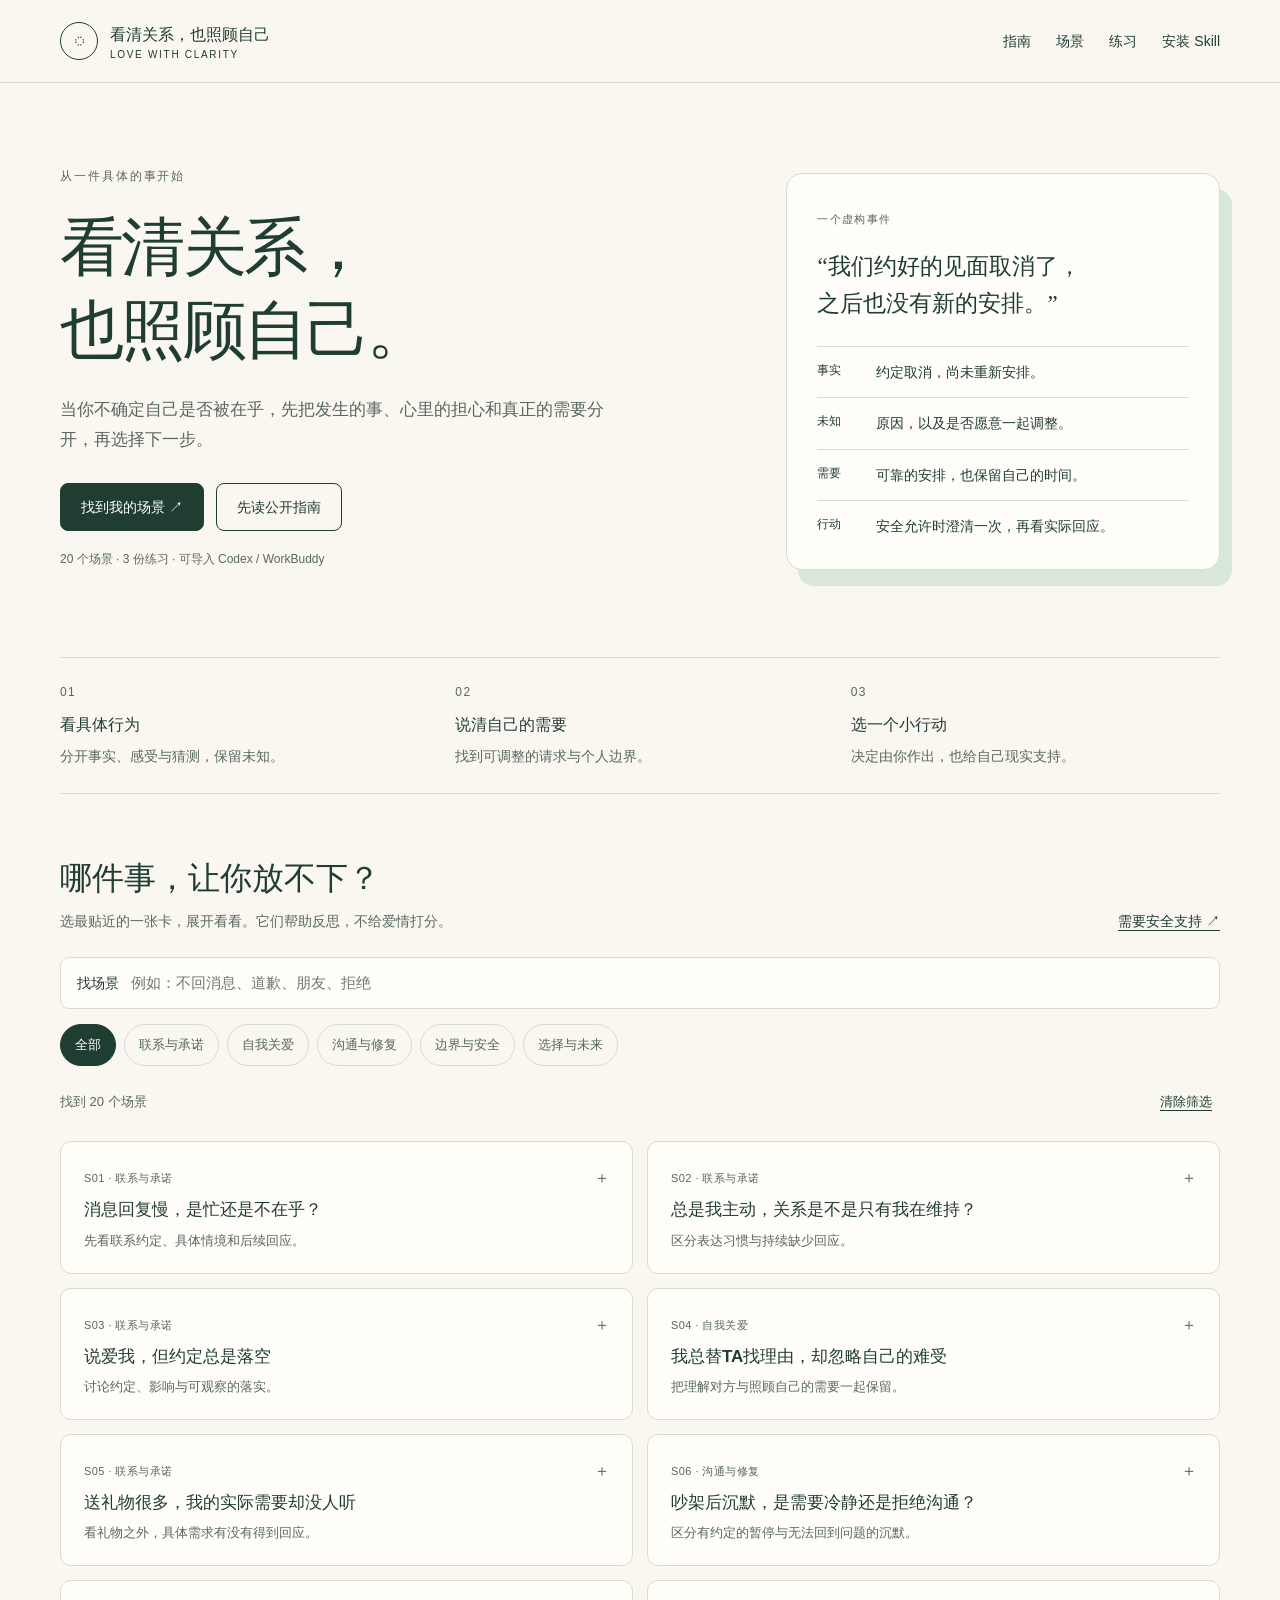
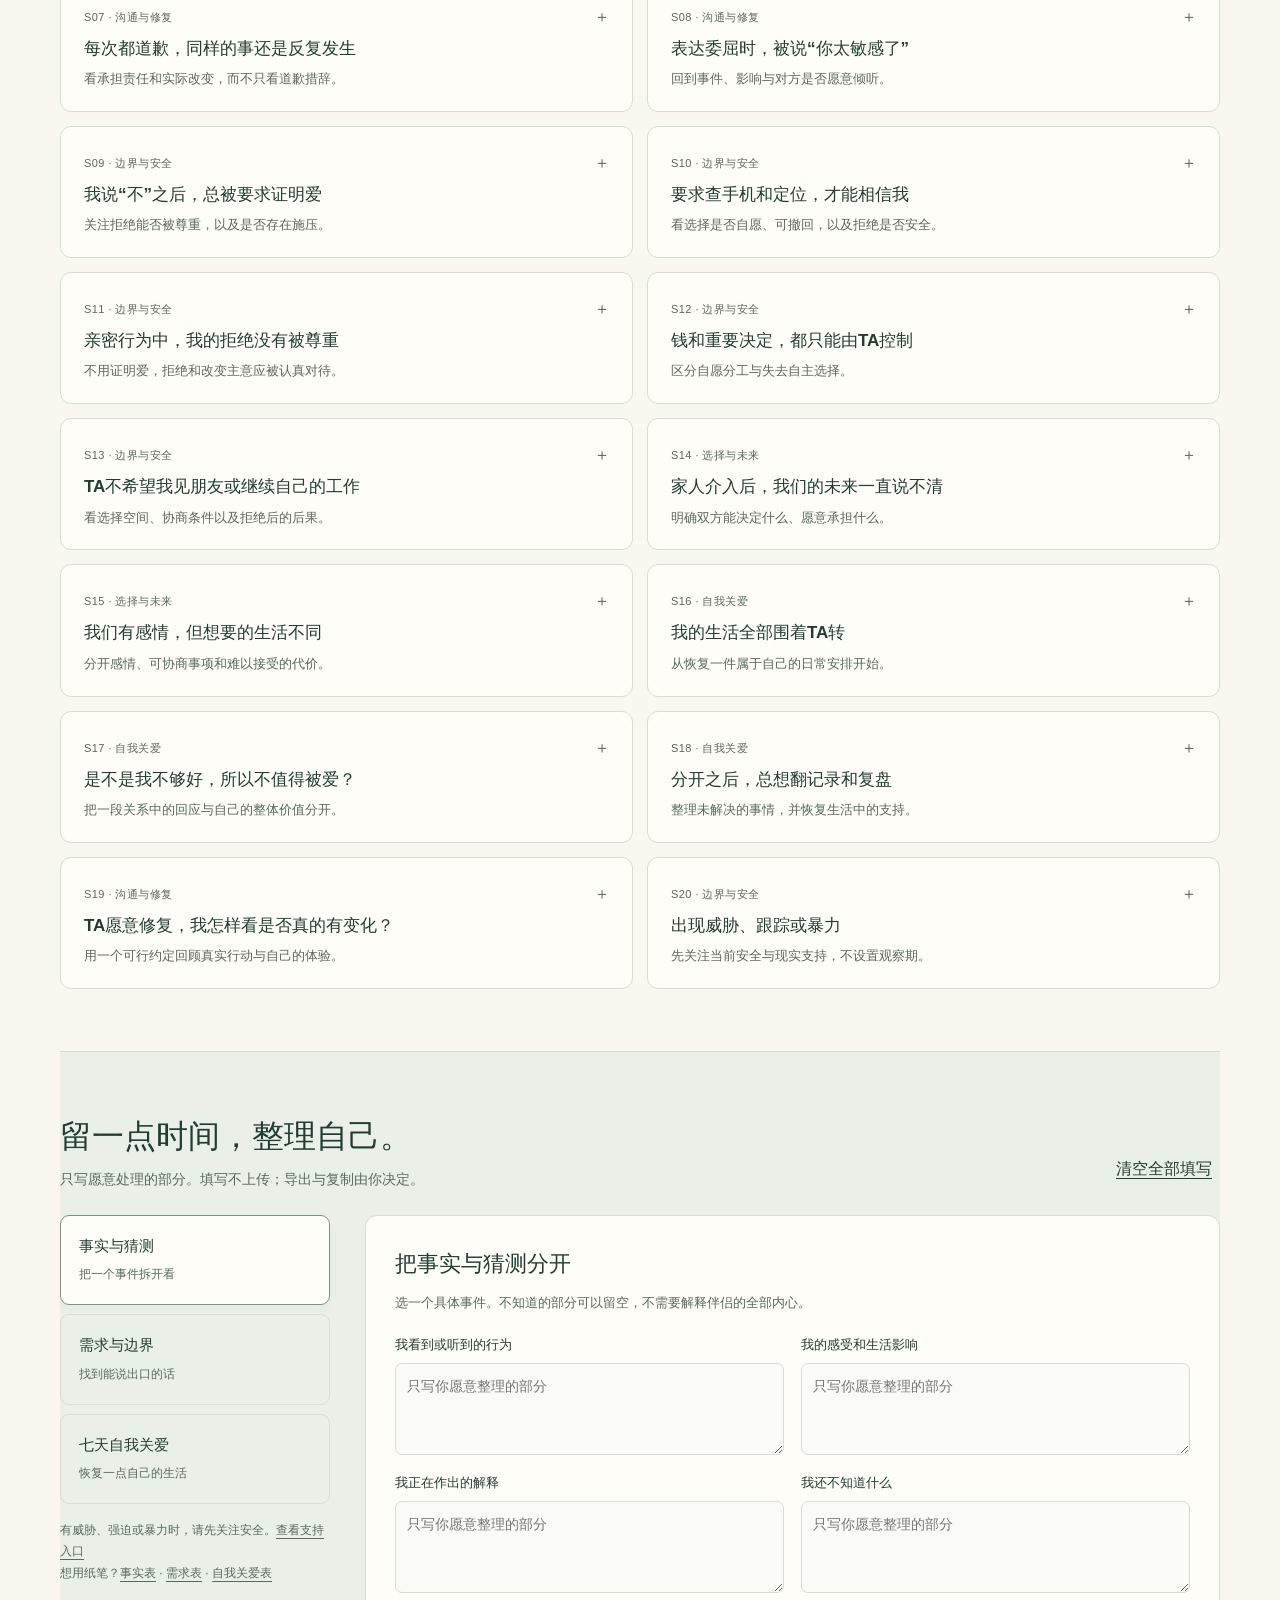
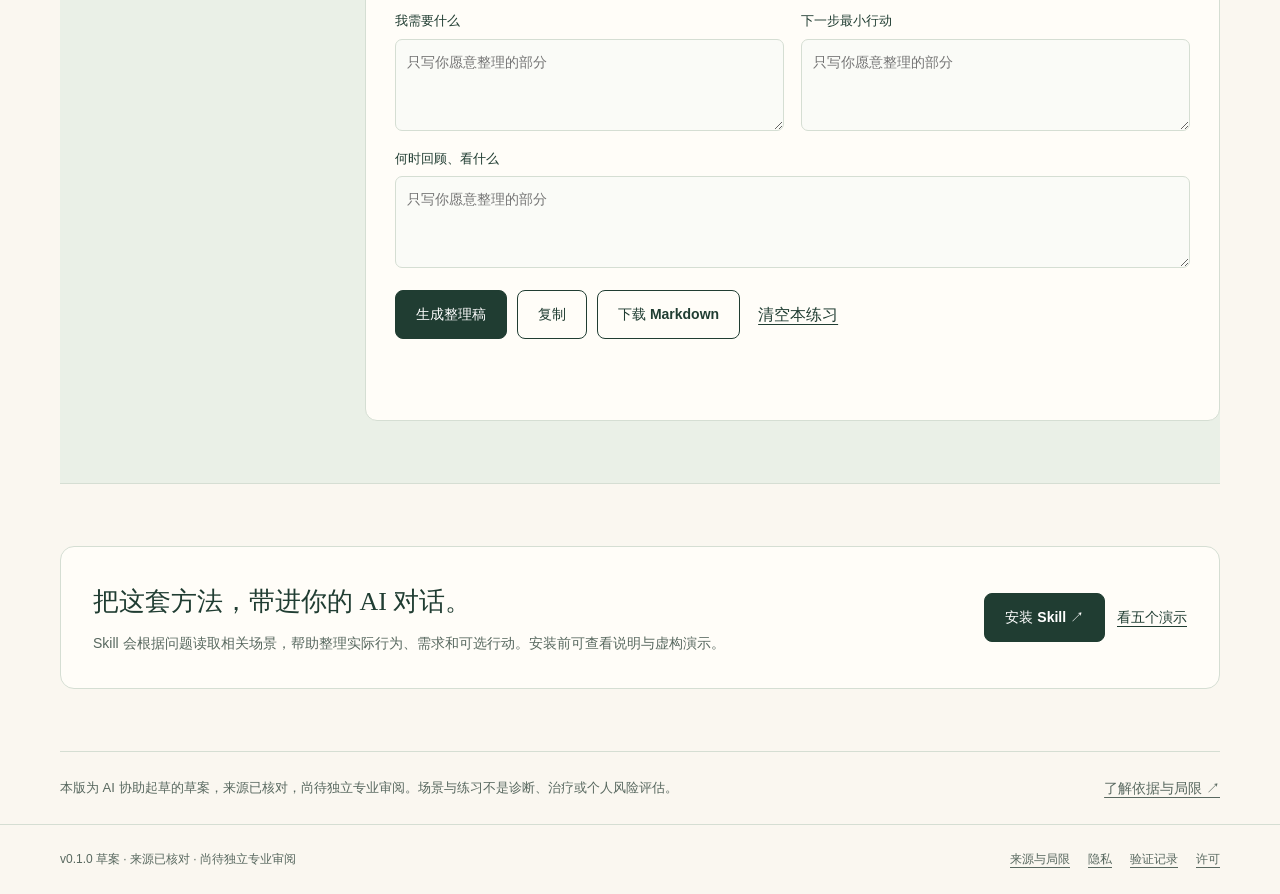
==== site/index.html @ 7639183e "Add static reading site and private reflection exercises" ====
<!doctype html>
<html lang="zh-CN"><head><meta charset="utf-8"><meta name="viewport" content="width=device-width, initial-scale=1">
<meta name="description" content="从具体行为出发，整理感受与需求，选择自己的下一步。公开指南、20个场景与可导入的AI Skill。">
<meta http-equiv="Content-Security-Policy" content="default-src 'none'; style-src 'self'; script-src 'self'; img-src 'self' data:; connect-src 'none'; object-src 'none'; base-uri 'none'; form-action 'none'">
<title>阅读与练习 · 看清关系，也照顾自己</title><link rel="stylesheet" href="style.css"><script src="app.js" defer></script></head>
<body><a class="skip" href="#main">跳到正文</a><header class="topbar"><div class="wrap header-inner">
<a class="brand" href="index.html"><span class="brand-mark" aria-hidden="true">◌</span><span>看清关系，也照顾自己<small>LOVE WITH CLARITY</small></span></a>
<nav class="nav" aria-label="主要导航"><a href="guide.html">指南</a><a href="index.html#scenes">场景</a><a href="index.html#exercises">练习</a><a href="install.html">安装 Skill</a></nav></div></header>
<main id="main" class="wrap"><section class="hero"><div><span class="eyebrow">从一件具体的事开始</span><h1>看清关系，<br>也照顾自己。</h1><p>当你不确定自己是否被在乎，先把发生的事、心里的担心和真正的需要分开，再选择下一步。</p><div class="actions"><a class="btn" href="#scenes">找到我的场景 ↗</a><a class="btn secondary" href="guide.html">先读公开指南</a></div><p class="tiny">20 个场景 · 3 份练习 · 可导入 Codex / WorkBuddy</p></div>
<aside class="sample" aria-label="一个虚构事件的整理示例"><span class="label">一个虚构事件</span><blockquote>“我们约好的见面取消了，<br>之后也没有新的安排。”</blockquote><div class="sample-row"><b>事实</b><span>约定取消，尚未重新安排。</span></div><div class="sample-row"><b>未知</b><span>原因，以及是否愿意一起调整。</span></div><div class="sample-row"><b>需要</b><span>可靠的安排，也保留自己的时间。</span></div><div class="sample-row"><b>行动</b><span>安全允许时澄清一次，再看实际回应。</span></div></aside></section>
<section class="intro-strip" aria-label="怎样使用"><div><span class="number">01</span><b>看具体行为</b><p>分开事实、感受与猜测，保留未知。</p></div><div><span class="number">02</span><b>说清自己的需要</b><p>找到可调整的请求与个人边界。</p></div><div><span class="number">03</span><b>选一个小行动</b><p>决定由你作出，也给自己现实支持。</p></div></section>
<section class="section" id="scenes"><div class="section-head"><div><h2>哪件事，让你放不下？</h2><p>选最贴近的一张卡，展开看看。它们帮助反思，不给爱情打分。</p></div><a class="text-link" href="safety.html">需要安全支持 ↗</a></div><div class="search-box"><label for="scenario-search">找场景</label><input id="scenario-search" type="search" placeholder="例如：不回消息、道歉、朋友、拒绝" autocomplete="off"></div><div class="filters" aria-label="按类别筛选"><button class="filter" type="button" data-category="全部" aria-pressed="true">全部</button><button class="filter" type="button" data-category="联系与承诺" aria-pressed="false">联系与承诺</button><button class="filter" type="button" data-category="自我关爱" aria-pressed="false">自我关爱</button><button class="filter" type="button" data-category="沟通与修复" aria-pressed="false">沟通与修复</button><button class="filter" type="button" data-category="边界与安全" aria-pressed="false">边界与安全</button><button class="filter" type="button" data-category="选择与未来" aria-pressed="false">选择与未来</button></div><div class="results-line"><span id="result-count" role="status" aria-live="polite">找到 20 个场景</span><button id="reset-filters" type="button" class="plain-button">清除筛选</button></div><div class="scene-grid"><details class="scene" id="scene-s01" data-category="联系与承诺" data-search="S01 消息回复慢，是忙还是不在乎？ 先看联系约定、具体情境和后续回应。 不回消息 已读不回 联系频率 异地 # S01 · 消息回复慢，是忙还是不在乎？

## 先整理什么

记下这一次多久没有收到回复、原本是否有联系约定、是否涉及需要及时处理的事，以及之后对方如何回应。不知道当时情境就保留未知，不把“在线”状态当成动机证据。

## 可能还缺什么

工作、休息与联系习惯都可能影响回复。一次延迟不能确认爱情或冷落；如果已有明确约定，多次不回应且拒绝协商，值得讨论的是可预期的联系与回应。

## 可以怎么说

&gt; 昨天那段时间没有收到回复，我有些不安。我希望忙的时候能大致知道何时方便联系。我们能否商量一个双方都做得到的办法？

## 下一步与自我关爱

协商一个小安排，之后看是否落实。今天给自己设定一次查看消息的时间，然后继续原定的一件事；这不是对伴侣的惩罚，也不是测试。

## 资料与局限

这张卡为实践建议。关系研究不能从回复间隔判定个人爱情：[JOEL2020](../sources.md#joel2020)、[PRACTICE](../sources.md#practice)。

"><summary><span class="meta">S01 · 联系与承诺</span><h3>消息回复慢，是忙还是不在乎？</h3><p>先看联系约定、具体情境和后续回应。</p></summary><div class="scene-body"><h2 id="s01-先整理什么">先整理什么</h2>
<p>记下这一次多久没有收到回复、原本是否有联系约定、是否涉及需要及时处理的事，以及之后对方如何回应。不知道当时情境就保留未知，不把“在线”状态当成动机证据。</p>
<h2 id="s01-可能还缺什么">可能还缺什么</h2>
<p>工作、休息与联系习惯都可能影响回复。一次延迟不能确认爱情或冷落；如果已有明确约定，多次不回应且拒绝协商，值得讨论的是可预期的联系与回应。</p>
<h2 id="s01-可以怎么说">可以怎么说</h2>
<blockquote>
<p>昨天那段时间没有收到回复，我有些不安。我希望忙的时候能大致知道何时方便联系。我们能否商量一个双方都做得到的办法？</p>
</blockquote>
<h2 id="s01-下一步与自我关爱">下一步与自我关爱</h2>
<p>协商一个小安排，之后看是否落实。今天给自己设定一次查看消息的时间，然后继续原定的一件事；这不是对伴侣的惩罚，也不是测试。</p>
<h2 id="s01-资料与局限">资料与局限</h2>
<p>这张卡为实践建议。关系研究不能从回复间隔判定个人爱情：<a href="sources.html#joel2020">JOEL2020</a>、<a href="sources.html#practice">PRACTICE</a>。</p>
</div></details><details class="scene" id="scene-s02" data-category="联系与承诺" data-search="S02 总是我主动，关系是不是只有我在维持？ 区分表达习惯与持续缺少回应。 主动 付出 联系 不对等 # S02 · 总是我主动，关系是不是只有我在维持？

## 先整理什么

把“主动”拆开：联系、安排见面、回应困难、处理共同事务，分别是谁在做。你主动之后，对方是否认真回应？你希望增加的是哪一种具体参与？

## 可能还缺什么

不同人表达方式不同，联系次数也不是统一爱情刻度。需要进一步看的是，你表达需要后，对方是否愿意理解、协商并参与，而你是否长期疲惫。

## 可以怎么说

&gt; 最近几次见面都是我安排的，我有点累。我希望我们一起承担安排。下次你愿意提出一个时间和活动吗？

## 下一步与自我关爱

给出清楚的请求，观察实际回应，不用突然消失来检验对方。保留自己的社交或休息安排；对方的参与不足不等于你不值得被爱。

## 资料与局限

本卡没有规定双方必须各占一半。关系经验研究提供背景，具体协商为实践建议：[JOEL2020](../sources.md#joel2020)、[PRACTICE](../sources.md#practice)。

"><summary><span class="meta">S02 · 联系与承诺</span><h3>总是我主动，关系是不是只有我在维持？</h3><p>区分表达习惯与持续缺少回应。</p></summary><div class="scene-body"><h2 id="s02-先整理什么">先整理什么</h2>
<p>把“主动”拆开：联系、安排见面、回应困难、处理共同事务，分别是谁在做。你主动之后，对方是否认真回应？你希望增加的是哪一种具体参与？</p>
<h2 id="s02-可能还缺什么">可能还缺什么</h2>
<p>不同人表达方式不同，联系次数也不是统一爱情刻度。需要进一步看的是，你表达需要后，对方是否愿意理解、协商并参与，而你是否长期疲惫。</p>
<h2 id="s02-可以怎么说">可以怎么说</h2>
<blockquote>
<p>最近几次见面都是我安排的，我有点累。我希望我们一起承担安排。下次你愿意提出一个时间和活动吗？</p>
</blockquote>
<h2 id="s02-下一步与自我关爱">下一步与自我关爱</h2>
<p>给出清楚的请求，观察实际回应，不用突然消失来检验对方。保留自己的社交或休息安排；对方的参与不足不等于你不值得被爱。</p>
<h2 id="s02-资料与局限">资料与局限</h2>
<p>本卡没有规定双方必须各占一半。关系经验研究提供背景，具体协商为实践建议：<a href="sources.html#joel2020">JOEL2020</a>、<a href="sources.html#practice">PRACTICE</a>。</p>
</div></details><details class="scene" id="scene-s03" data-category="联系与承诺" data-search="S03 说爱我，但约定总是落空 讨论约定、影响与可观察的落实。 承诺 失约 说到做到 可靠 # S03 · 说爱我，但约定总是落空

## 先整理什么

选择一两次具体约定：双方是否理解一致、为什么未完成、是否提前说明、后续是否补救。不要用一句“TA总这样”替代全部细节，也不用把所有旧账一次讲完。

## 可能还缺什么

能力、现实变化与意愿都可能影响落实。不能由失约直接确认内心；但你可以评估这段关系的可靠程度，以及反复失约带来的实际代价。

## 可以怎么说

&gt; 我们上次说好一起处理这件事，最后没有完成。我需要能依赖的安排。你现在能做到哪一部分？做不到时，我们怎样提前说明？

## 下一步与自我关爱

把一个约定改得具体、可行，回顾实际行为。涉及你的重要安排时准备自己的替代方案，不把全部时间、钱或决定押在一句保证上。

## 资料与局限

本卡讨论可靠性与需求，不把承诺完成率换成爱情分数：[JOEL2020](../sources.md#joel2020)、[PRACTICE](../sources.md#practice)。

"><summary><span class="meta">S03 · 联系与承诺</span><h3>说爱我，但约定总是落空</h3><p>讨论约定、影响与可观察的落实。</p></summary><div class="scene-body"><h2 id="s03-先整理什么">先整理什么</h2>
<p>选择一两次具体约定：双方是否理解一致、为什么未完成、是否提前说明、后续是否补救。不要用一句“TA总这样”替代全部细节，也不用把所有旧账一次讲完。</p>
<h2 id="s03-可能还缺什么">可能还缺什么</h2>
<p>能力、现实变化与意愿都可能影响落实。不能由失约直接确认内心；但你可以评估这段关系的可靠程度，以及反复失约带来的实际代价。</p>
<h2 id="s03-可以怎么说">可以怎么说</h2>
<blockquote>
<p>我们上次说好一起处理这件事，最后没有完成。我需要能依赖的安排。你现在能做到哪一部分？做不到时，我们怎样提前说明？</p>
</blockquote>
<h2 id="s03-下一步与自我关爱">下一步与自我关爱</h2>
<p>把一个约定改得具体、可行，回顾实际行为。涉及你的重要安排时准备自己的替代方案，不把全部时间、钱或决定押在一句保证上。</p>
<h2 id="s03-资料与局限">资料与局限</h2>
<p>本卡讨论可靠性与需求，不把承诺完成率换成爱情分数：<a href="sources.html#joel2020">JOEL2020</a>、<a href="sources.html#practice">PRACTICE</a>。</p>
</div></details><details class="scene" id="scene-s04" data-category="自我关爱" data-search="S04 我总替TA找理由，却忽略自己的难受 把理解对方与照顾自己的需要一起保留。 找理由 自我怀疑 内耗 感受 # S04 · 我总替TA找理由，却忽略自己的难受

## 先整理什么

写下对方给出的说明、你额外补充的猜测、实际行为与你受到的影响。说明来自对方还是来自自己的想象，需要分清楚。

## 可能还缺什么

对方确实可能有困难，你也可以仍然有未被回应的需要。理解一个原因不要求你长期承担全部代价；不要因自己难受就责备自己“不够体谅”。

## 可以怎么说

&gt; 我知道你最近有压力，同时这件事也影响了我。我希望我们一起讨论一个我不用一直独自承担的办法。

## 下一步与自我关爱

问自己：如果一个朋友经历同样的事，我会如何认真听TA？先写一句不贬低自己的回应，再选择是否表达需要或寻求支持。若存在威胁或控制，直接看安全支持。

## 资料与局限

温和对待自己的背景见 [CARE2019](../sources.md#care2019)。这段练习为原创实践建议，没有单独疗效验证：[PRACTICE](../sources.md#practice)。

"><summary><span class="meta">S04 · 自我关爱</span><h3>我总替TA找理由，却忽略自己的难受</h3><p>把理解对方与照顾自己的需要一起保留。</p></summary><div class="scene-body"><h2 id="s04-先整理什么">先整理什么</h2>
<p>写下对方给出的说明、你额外补充的猜测、实际行为与你受到的影响。说明来自对方还是来自自己的想象，需要分清楚。</p>
<h2 id="s04-可能还缺什么">可能还缺什么</h2>
<p>对方确实可能有困难，你也可以仍然有未被回应的需要。理解一个原因不要求你长期承担全部代价；不要因自己难受就责备自己“不够体谅”。</p>
<h2 id="s04-可以怎么说">可以怎么说</h2>
<blockquote>
<p>我知道你最近有压力，同时这件事也影响了我。我希望我们一起讨论一个我不用一直独自承担的办法。</p>
</blockquote>
<h2 id="s04-下一步与自我关爱">下一步与自我关爱</h2>
<p>问自己：如果一个朋友经历同样的事，我会如何认真听TA？先写一句不贬低自己的回应，再选择是否表达需要或寻求支持。若存在威胁或控制，直接看安全支持。</p>
<h2 id="s04-资料与局限">资料与局限</h2>
<p>温和对待自己的背景见 <a href="sources.html#care2019">CARE2019</a>。这段练习为原创实践建议，没有单独疗效验证：<a href="sources.html#practice">PRACTICE</a>。</p>
</div></details><details class="scene" id="scene-s05" data-category="联系与承诺" data-search="S05 送礼物很多，我的实际需要却没人听 看礼物之外，具体需求有没有得到回应。 礼物 金钱 陪伴 感激 # S05 · 送礼物很多，我的实际需要却没人听

## 先整理什么

你收到什么、对哪些部分感到欣赏、真正需要的是什么、是否表达过、对方怎样回应。礼物金额与需要是否被回应应分别看。

## 可能还缺什么

礼物可能是表达方式，也可能没有解决你提出的问题。你可以感谢一份心意，同时表达陪伴、尊重或共同承担的需要，不必因此觉得自己贪心。

## 可以怎么说

&gt; 谢谢你想到我。我现在更需要的是这周找一段时间认真谈谈这件事。我们能否约一个双方方便的时间？

## 下一步与自我关爱

提出一个具体请求，观察对方是否愿意回应。若礼物被用来要求你接受不愿意的行为，讨论边界和安全，不把收礼当作欠下同意。

## 资料与局限

本卡不规定怎样花钱才算爱，也不推断赠礼动机。背景与实践边界见 [JOEL2020](../sources.md#joel2020)、[PRACTICE](../sources.md#practice)。

"><summary><span class="meta">S05 · 联系与承诺</span><h3>送礼物很多，我的实际需要却没人听</h3><p>看礼物之外，具体需求有没有得到回应。</p></summary><div class="scene-body"><h2 id="s05-先整理什么">先整理什么</h2>
<p>你收到什么、对哪些部分感到欣赏、真正需要的是什么、是否表达过、对方怎样回应。礼物金额与需要是否被回应应分别看。</p>
<h2 id="s05-可能还缺什么">可能还缺什么</h2>
<p>礼物可能是表达方式，也可能没有解决你提出的问题。你可以感谢一份心意，同时表达陪伴、尊重或共同承担的需要，不必因此觉得自己贪心。</p>
<h2 id="s05-可以怎么说">可以怎么说</h2>
<blockquote>
<p>谢谢你想到我。我现在更需要的是这周找一段时间认真谈谈这件事。我们能否约一个双方方便的时间？</p>
</blockquote>
<h2 id="s05-下一步与自我关爱">下一步与自我关爱</h2>
<p>提出一个具体请求，观察对方是否愿意回应。若礼物被用来要求你接受不愿意的行为，讨论边界和安全，不把收礼当作欠下同意。</p>
<h2 id="s05-资料与局限">资料与局限</h2>
<p>本卡不规定怎样花钱才算爱，也不推断赠礼动机。背景与实践边界见 <a href="sources.html#joel2020">JOEL2020</a>、<a href="sources.html#practice">PRACTICE</a>。</p>
</div></details><details class="scene" id="scene-s06" data-category="沟通与修复" data-search="S06 吵架后沉默，是需要冷静还是拒绝沟通？ 区分有约定的暂停与无法回到问题的沉默。 冷战 沉默 冲突 暂停 # S06 · 吵架后沉默，是需要冷静还是拒绝沟通？

## 先整理什么

对方有没有说明需要暂停、有没有约定恢复时间、基本生活安排是否被影响、之后能否回到问题。单凭安静多久，不能给对方定性。

## 可能还缺什么

暂停可能帮助双方稳定下来；如果沉默伴随惩罚、威胁、剥夺基本资源或迫使你屈服，应优先讨论安全。普通冲突中，可以协商怎样暂停、怎样回来。

## 可以怎么说

&gt; 我可以接受我们先冷静。我也需要知道什么时候继续。你觉得今晚还是明天更适合？如果还没准备好，能否再明确一次安排？

## 下一步与自我关爱

在安全允许时约定恢复沟通的条件。等待期间继续吃饭、休息和自己的安排，不必追发大量消息或通过消失反击。

## 资料与局限

本卡不诊断“冷暴力”。研究和机构资料仅支持冲突与安全背景：[JOEL2020](../sources.md#joel2020)、[WHO2026](../sources.md#who2026)、[PRACTICE](../sources.md#practice)。

"><summary><span class="meta">S06 · 沟通与修复</span><h3>吵架后沉默，是需要冷静还是拒绝沟通？</h3><p>区分有约定的暂停与无法回到问题的沉默。</p></summary><div class="scene-body"><h2 id="s06-先整理什么">先整理什么</h2>
<p>对方有没有说明需要暂停、有没有约定恢复时间、基本生活安排是否被影响、之后能否回到问题。单凭安静多久，不能给对方定性。</p>
<h2 id="s06-可能还缺什么">可能还缺什么</h2>
<p>暂停可能帮助双方稳定下来；如果沉默伴随惩罚、威胁、剥夺基本资源或迫使你屈服，应优先讨论安全。普通冲突中，可以协商怎样暂停、怎样回来。</p>
<h2 id="s06-可以怎么说">可以怎么说</h2>
<blockquote>
<p>我可以接受我们先冷静。我也需要知道什么时候继续。你觉得今晚还是明天更适合？如果还没准备好，能否再明确一次安排？</p>
</blockquote>
<h2 id="s06-下一步与自我关爱">下一步与自我关爱</h2>
<p>在安全允许时约定恢复沟通的条件。等待期间继续吃饭、休息和自己的安排，不必追发大量消息或通过消失反击。</p>
<h2 id="s06-资料与局限">资料与局限</h2>
<p>本卡不诊断“冷暴力”。研究和机构资料仅支持冲突与安全背景：<a href="sources.html#joel2020">JOEL2020</a>、<a href="sources.html#who2026">WHO2026</a>、<a href="sources.html#practice">PRACTICE</a>。</p>
</div></details><details class="scene" id="scene-s07" data-category="沟通与修复" data-search="S07 每次都道歉，同样的事还是反复发生 看承担责任和实际改变，而不只看道歉措辞。 道歉 修复 重复 责任 # S07 · 每次都道歉，同样的事还是反复发生

## 先整理什么

具体发生什么、道歉承认了哪一部分、是否把责任推回你、提出什么改变、实际做了什么。把“说得很好”与“做了什么”分别记下。

## 可能还缺什么

改变可能需要时间与可行安排，但你无需无限次接受同样的伤害。你可以决定自己的边界；涉及危险时不用等待改变证明。

## 可以怎么说

&gt; 我听到你的道歉。我现在更需要知道，下一次怎样避免这件事，以及你愿意承担什么实际行动。

## 下一步与自我关爱

在安全允许时只选一项可观察的改变，之后回顾。想清楚若没有变化，你将怎样安排自己的时间或寻求支持，不把对方改变的全部责任放在自己身上。

## 资料与局限

本卡的修复问题是实践工具，不是关系预测算法。背景见 [JOEL2020](../sources.md#joel2020)、[WHO2026](../sources.md#who2026)、[PRACTICE](../sources.md#practice)。

"><summary><span class="meta">S07 · 沟通与修复</span><h3>每次都道歉，同样的事还是反复发生</h3><p>看承担责任和实际改变，而不只看道歉措辞。</p></summary><div class="scene-body"><h2 id="s07-先整理什么">先整理什么</h2>
<p>具体发生什么、道歉承认了哪一部分、是否把责任推回你、提出什么改变、实际做了什么。把“说得很好”与“做了什么”分别记下。</p>
<h2 id="s07-可能还缺什么">可能还缺什么</h2>
<p>改变可能需要时间与可行安排，但你无需无限次接受同样的伤害。你可以决定自己的边界；涉及危险时不用等待改变证明。</p>
<h2 id="s07-可以怎么说">可以怎么说</h2>
<blockquote>
<p>我听到你的道歉。我现在更需要知道，下一次怎样避免这件事，以及你愿意承担什么实际行动。</p>
</blockquote>
<h2 id="s07-下一步与自我关爱">下一步与自我关爱</h2>
<p>在安全允许时只选一项可观察的改变，之后回顾。想清楚若没有变化，你将怎样安排自己的时间或寻求支持，不把对方改变的全部责任放在自己身上。</p>
<h2 id="s07-资料与局限">资料与局限</h2>
<p>本卡的修复问题是实践工具，不是关系预测算法。背景见 <a href="sources.html#joel2020">JOEL2020</a>、<a href="sources.html#who2026">WHO2026</a>、<a href="sources.html#practice">PRACTICE</a>。</p>
</div></details><details class="scene" id="scene-s08" data-category="沟通与修复" data-search="S08 表达委屈时，被说“你太敏感了” 回到事件、影响与对方是否愿意倾听。 敏感 否定 委屈 倾听 # S08 · 表达委屈时，被说“你太敏感了”

## 先整理什么

你表达了什么，对方的原话是什么，是否还有嘲讽、否认已经发生的事或惩罚行为。保留具体措辞，不凭这一句诊断人格，也不否认自己的体验。

## 可能还缺什么

可能是一次笨拙回应，也可能是长期拒绝倾听的一部分。你是否能在关系中表达不同意见，以及表达后是否安全，值得分别看。

## 可以怎么说

&gt; 你可以和我看法不同。我希望先谈这件具体的事，以及它对我的影响，而不是评价我是不是太敏感。

## 下一步与自我关爱

在安全允许时提出这个请求，看能否回到实际问题。若继续羞辱或让你害怕，可以结束这次对话并找支持；不必用更完美的措辞换取基本尊重。

## 资料与局限

本卡不由一句话判定心理伤害类型；安全背景与实践边界见 [WHO2026](../sources.md#who2026)、[PRACTICE](../sources.md#practice)。

"><summary><span class="meta">S08 · 沟通与修复</span><h3>表达委屈时，被说“你太敏感了”</h3><p>回到事件、影响与对方是否愿意倾听。</p></summary><div class="scene-body"><h2 id="s08-先整理什么">先整理什么</h2>
<p>你表达了什么，对方的原话是什么，是否还有嘲讽、否认已经发生的事或惩罚行为。保留具体措辞，不凭这一句诊断人格，也不否认自己的体验。</p>
<h2 id="s08-可能还缺什么">可能还缺什么</h2>
<p>可能是一次笨拙回应，也可能是长期拒绝倾听的一部分。你是否能在关系中表达不同意见，以及表达后是否安全，值得分别看。</p>
<h2 id="s08-可以怎么说">可以怎么说</h2>
<blockquote>
<p>你可以和我看法不同。我希望先谈这件具体的事，以及它对我的影响，而不是评价我是不是太敏感。</p>
</blockquote>
<h2 id="s08-下一步与自我关爱">下一步与自我关爱</h2>
<p>在安全允许时提出这个请求，看能否回到实际问题。若继续羞辱或让你害怕，可以结束这次对话并找支持；不必用更完美的措辞换取基本尊重。</p>
<h2 id="s08-资料与局限">资料与局限</h2>
<p>本卡不由一句话判定心理伤害类型；安全背景与实践边界见 <a href="sources.html#who2026">WHO2026</a>、<a href="sources.html#practice">PRACTICE</a>。</p>
</div></details><details class="scene" id="scene-s09" data-category="边界与安全" data-search="S09 我说“不”之后，总被要求证明爱 关注拒绝能否被尊重，以及是否存在施压。 拒绝 内疚 证明爱 边界 # S09 · 我说“不”之后，总被要求证明爱

## 先整理什么

你拒绝的具体事情是什么，对方是否允许你拒绝，是否使用羞辱、威胁、报复或反复施压。亲密关系不使任何人失去拒绝权。

## 可能还缺什么

双方可以讨论失望和不同需要，但不应把“如果爱我就……”作为迫使你同意的条件。若担心拒绝会带来危险，先考虑安全通信与现实支持。

## 可以怎么说

仅在安全允许时：

&gt; 我知道你可能失望，但我现在不愿意做这件事。我可以听你的感受，也需要我的拒绝被尊重。

## 下一步与自我关爱

不急着给出一长串辩解。联系可信任的人，确认自己有哪些支持。涉及性行为、威胁或报复时，优先看安全支持，而不是继续说服对方。

## 资料与局限

同意原则见 [CONSENT2026](../sources.md#consent2026)；一般安全背景见 [WHO2026](../sources.md#who2026)。不提供具体法律判定：[PRACTICE](../sources.md#practice)。

"><summary><span class="meta">S09 · 边界与安全</span><h3>我说“不”之后，总被要求证明爱</h3><p>关注拒绝能否被尊重，以及是否存在施压。</p></summary><div class="scene-body"><h2 id="s09-先整理什么">先整理什么</h2>
<p>你拒绝的具体事情是什么，对方是否允许你拒绝，是否使用羞辱、威胁、报复或反复施压。亲密关系不使任何人失去拒绝权。</p>
<h2 id="s09-可能还缺什么">可能还缺什么</h2>
<p>双方可以讨论失望和不同需要，但不应把“如果爱我就……”作为迫使你同意的条件。若担心拒绝会带来危险，先考虑安全通信与现实支持。</p>
<h2 id="s09-可以怎么说">可以怎么说</h2>
<p>仅在安全允许时：</p>
<blockquote>
<p>我知道你可能失望，但我现在不愿意做这件事。我可以听你的感受，也需要我的拒绝被尊重。</p>
</blockquote>
<h2 id="s09-下一步与自我关爱">下一步与自我关爱</h2>
<p>不急着给出一长串辩解。联系可信任的人，确认自己有哪些支持。涉及性行为、威胁或报复时，优先看安全支持，而不是继续说服对方。</p>
<h2 id="s09-资料与局限">资料与局限</h2>
<p>同意原则见 <a href="sources.html#consent2026">CONSENT2026</a>；一般安全背景见 <a href="sources.html#who2026">WHO2026</a>。不提供具体法律判定：<a href="sources.html#practice">PRACTICE</a>。</p>
</div></details><details class="scene" id="scene-s10" data-category="边界与安全" data-search="S10 要求查手机和定位，才能相信我 看选择是否自愿、可撤回，以及拒绝是否安全。 查手机 定位 密码 隐私 控制 # S10 · 要求查手机和定位，才能相信我

## 先整理什么

是否真正自愿、能否停止分享、不同意时会发生什么、是否已出现跟踪或威胁。双方主动商量某项分享，与因害怕而被迫交出隐私，需要区分。

## 可能还缺什么

“担心你”不自动解释持续监控。重点是自主选择、边界和后果，不需要先诊断对方。若当前设备可能被监控，避免输入具体安全计划。

## 可以怎么说

仅在安全允许时：

&gt; 我愿意讨论让彼此安心的联系办法。我不愿通过持续交出手机和定位来证明自己，希望我的选择可以被尊重。

## 下一步与自我关爱

如果担心报复，先找安全可用的现实支持，不要照搬立刻改密码、关定位或对质的建议。本项目不会帮助秘密追踪伴侣或查阅其账号。

## 资料与局限

控制行为的公共卫生背景见 [WHO2026](../sources.md#who2026)。本卡不判断某个软件是否安全，也不提供数字取证或法律意见：[PRACTICE](../sources.md#practice)。

"><summary><span class="meta">S10 · 边界与安全</span><h3>要求查手机和定位，才能相信我</h3><p>看选择是否自愿、可撤回，以及拒绝是否安全。</p></summary><div class="scene-body"><h2 id="s10-先整理什么">先整理什么</h2>
<p>是否真正自愿、能否停止分享、不同意时会发生什么、是否已出现跟踪或威胁。双方主动商量某项分享，与因害怕而被迫交出隐私，需要区分。</p>
<h2 id="s10-可能还缺什么">可能还缺什么</h2>
<p>“担心你”不自动解释持续监控。重点是自主选择、边界和后果，不需要先诊断对方。若当前设备可能被监控，避免输入具体安全计划。</p>
<h2 id="s10-可以怎么说">可以怎么说</h2>
<p>仅在安全允许时：</p>
<blockquote>
<p>我愿意讨论让彼此安心的联系办法。我不愿通过持续交出手机和定位来证明自己，希望我的选择可以被尊重。</p>
</blockquote>
<h2 id="s10-下一步与自我关爱">下一步与自我关爱</h2>
<p>如果担心报复，先找安全可用的现实支持，不要照搬立刻改密码、关定位或对质的建议。本项目不会帮助秘密追踪伴侣或查阅其账号。</p>
<h2 id="s10-资料与局限">资料与局限</h2>
<p>控制行为的公共卫生背景见 <a href="sources.html#who2026">WHO2026</a>。本卡不判断某个软件是否安全，也不提供数字取证或法律意见：<a href="sources.html#practice">PRACTICE</a>。</p>
</div></details><details class="scene" id="scene-s11" data-category="边界与安全" data-search="S11 亲密行为中，我的拒绝没有被尊重 不用证明爱，拒绝和改变主意应被认真对待。 性 亲密 同意 强迫 拒绝 # S11 · 亲密行为中，我的拒绝没有被尊重

## 先整理什么

如果你不愿意，或因害怕、施压而无法自由决定，这件事就值得认真对待。不要求自己解释身体反应、重复细节或证明“拒绝得够明显”。

## 需要优先关注什么

现在是否安全，是否需要医疗或现实支持，当前通信是否安全。曾经同意、正在交往或已经结婚，都不代表这一次自动同意；身体反应也不能替代同意。

## 可以怎样寻求支持

你可以向安全可用的可信任的人表达：

&gt; 有一件亲密行为让我感到不安全，我希望先得到支持。现在不想讲全部细节，但需要有人陪我考虑接下来怎么办。

## 下一步与自我关爱

优先进入安全支持，根据自己的需要获得合适的当地医疗或专业帮助。不要求你当面对质、继续尝试表达拒绝或等待对方改变；责任不在于你是否“更会沟通”。

## 资料与局限

同意教育资料见 [CONSENT2026](../sources.md#consent2026)，安全背景见 [WHO2026](../sources.md#who2026)。本卡不作案件或法律判定：[PRACTICE](../sources.md#practice)。

"><summary><span class="meta">S11 · 边界与安全</span><h3>亲密行为中，我的拒绝没有被尊重</h3><p>不用证明爱，拒绝和改变主意应被认真对待。</p></summary><div class="scene-body"><h2 id="s11-先整理什么">先整理什么</h2>
<p>如果你不愿意，或因害怕、施压而无法自由决定，这件事就值得认真对待。不要求自己解释身体反应、重复细节或证明“拒绝得够明显”。</p>
<h2 id="s11-需要优先关注什么">需要优先关注什么</h2>
<p>现在是否安全，是否需要医疗或现实支持，当前通信是否安全。曾经同意、正在交往或已经结婚，都不代表这一次自动同意；身体反应也不能替代同意。</p>
<h2 id="s11-可以怎样寻求支持">可以怎样寻求支持</h2>
<p>你可以向安全可用的可信任的人表达：</p>
<blockquote>
<p>有一件亲密行为让我感到不安全，我希望先得到支持。现在不想讲全部细节，但需要有人陪我考虑接下来怎么办。</p>
</blockquote>
<h2 id="s11-下一步与自我关爱">下一步与自我关爱</h2>
<p>优先进入安全支持，根据自己的需要获得合适的当地医疗或专业帮助。不要求你当面对质、继续尝试表达拒绝或等待对方改变；责任不在于你是否“更会沟通”。</p>
<h2 id="s11-资料与局限">资料与局限</h2>
<p>同意教育资料见 <a href="sources.html#consent2026">CONSENT2026</a>，安全背景见 <a href="sources.html#who2026">WHO2026</a>。本卡不作案件或法律判定：<a href="sources.html#practice">PRACTICE</a>。</p>
</div></details><details class="scene" id="scene-s12" data-category="边界与安全" data-search="S12 钱和重要决定，都只能由TA控制 区分自愿分工与失去自主选择。 钱 财务 决定 资源 控制 # S12 · 钱和重要决定，都只能由TA控制

## 先整理什么

谁能了解共同财务、谁能使用生活所需资源、你能否提出不同决定、约定是否自愿且可以调整。无需公开账号、余额或文件来完成反思。

## 可能还缺什么

一方更擅长管理，并不自动说明控制。若存在剥夺基本资源、强迫借款、阻止工作或因不同意见而惩罚，需要优先讨论安全与现实支持。

## 可以怎么说

仅在安全允许时：

&gt; 我希望重要决定中有我可以了解和参与的部分。我们能否明确哪些是共同决定，哪些由各自自主安排？

## 下一步与自我关爱

普通分工问题可以先澄清一项具体安排。若存在威胁或资源限制，先通过安全渠道找现实支持与合适的当地专业帮助；不照搬转移财产或秘密取款的建议。

## 资料与局限

控制行为背景见 [WHO2026](../sources.md#who2026)。本卡不提供投资、财产分割或法律意见：[PRACTICE](../sources.md#practice)。

"><summary><span class="meta">S12 · 边界与安全</span><h3>钱和重要决定，都只能由TA控制</h3><p>区分自愿分工与失去自主选择。</p></summary><div class="scene-body"><h2 id="s12-先整理什么">先整理什么</h2>
<p>谁能了解共同财务、谁能使用生活所需资源、你能否提出不同决定、约定是否自愿且可以调整。无需公开账号、余额或文件来完成反思。</p>
<h2 id="s12-可能还缺什么">可能还缺什么</h2>
<p>一方更擅长管理，并不自动说明控制。若存在剥夺基本资源、强迫借款、阻止工作或因不同意见而惩罚，需要优先讨论安全与现实支持。</p>
<h2 id="s12-可以怎么说">可以怎么说</h2>
<p>仅在安全允许时：</p>
<blockquote>
<p>我希望重要决定中有我可以了解和参与的部分。我们能否明确哪些是共同决定，哪些由各自自主安排？</p>
</blockquote>
<h2 id="s12-下一步与自我关爱">下一步与自我关爱</h2>
<p>普通分工问题可以先澄清一项具体安排。若存在威胁或资源限制，先通过安全渠道找现实支持与合适的当地专业帮助；不照搬转移财产或秘密取款的建议。</p>
<h2 id="s12-资料与局限">资料与局限</h2>
<p>控制行为背景见 <a href="sources.html#who2026">WHO2026</a>。本卡不提供投资、财产分割或法律意见：<a href="sources.html#practice">PRACTICE</a>。</p>
</div></details><details class="scene" id="scene-s13" data-category="边界与安全" data-search="S13 TA不希望我见朋友或继续自己的工作 看选择空间、协商条件以及拒绝后的后果。 朋友 工作 孤立 嫉妒 社交 # S13 · TA不希望我见朋友或继续自己的工作

## 先整理什么

对方提出了什么具体要求，你是否同意，理由能否讨论，拒绝后会发生什么。双方协商时间，与单方面取消你的支持网络或生活选择，需要分开。

## 可能还缺什么

共同时间安排可能需要调整；但持续限制朋友、工作或外出，特别是伴随威胁与监控时，应进入安全支持。嫉妒不能自动说明爱。

## 可以怎么说

仅在安全允许时：

&gt; 我愿意一起安排我们的时间，也需要保留自己的朋友和工作。我们能否讨论具体时间，而不是取消我的这些选择？

## 下一步与自我关爱

保留安全可用的现实支持。若联系朋友可能引发危险，不把“立刻公开反抗”作为任务；结合安全条件寻求当地支持，而不是独自处理全部问题。

## 资料与局限

本卡不从一次时间冲突判定控制；安全背景与实践边界见 [WHO2026](../sources.md#who2026)、[PRACTICE](../sources.md#practice)。

"><summary><span class="meta">S13 · 边界与安全</span><h3>TA不希望我见朋友或继续自己的工作</h3><p>看选择空间、协商条件以及拒绝后的后果。</p></summary><div class="scene-body"><h2 id="s13-先整理什么">先整理什么</h2>
<p>对方提出了什么具体要求，你是否同意，理由能否讨论，拒绝后会发生什么。双方协商时间，与单方面取消你的支持网络或生活选择，需要分开。</p>
<h2 id="s13-可能还缺什么">可能还缺什么</h2>
<p>共同时间安排可能需要调整；但持续限制朋友、工作或外出，特别是伴随威胁与监控时，应进入安全支持。嫉妒不能自动说明爱。</p>
<h2 id="s13-可以怎么说">可以怎么说</h2>
<p>仅在安全允许时：</p>
<blockquote>
<p>我愿意一起安排我们的时间，也需要保留自己的朋友和工作。我们能否讨论具体时间，而不是取消我的这些选择？</p>
</blockquote>
<h2 id="s13-下一步与自我关爱">下一步与自我关爱</h2>
<p>保留安全可用的现实支持。若联系朋友可能引发危险，不把“立刻公开反抗”作为任务；结合安全条件寻求当地支持，而不是独自处理全部问题。</p>
<h2 id="s13-资料与局限">资料与局限</h2>
<p>本卡不从一次时间冲突判定控制；安全背景与实践边界见 <a href="sources.html#who2026">WHO2026</a>、<a href="sources.html#practice">PRACTICE</a>。</p>
</div></details><details class="scene" id="scene-s14" data-category="选择与未来" data-search="S14 家人介入后，我们的未来一直说不清 明确双方能决定什么、愿意承担什么。 父母 家人 婚姻 未来 公开关系 # S14 · 家人介入后，我们的未来一直说不清

## 先整理什么

区分伴侣的原话、家人的意见与你自己的猜测。具体不明确的是公开关系、居住、婚姻、照顾责任还是其他安排？双方能决定和不能决定的部分分别是什么？

## 可能还缺什么

家庭、文化、现实资源都会影响选择。没有立即公布关系，不自动等于不爱；但你有权知道伴侣实际愿意协商和承担什么，以及这个安排是否满足你的需要。

## 可以怎么说

&gt; 我知道家人的意见会影响你。我想了解的是，你自己的想法是什么，我们能共同作出哪些决定，哪些目前做不到？

## 下一步与自我关爱

把一个未来问题谈具体，约定下一次回顾。若公开关系可能涉及歧视、出柜或现实危险，不强迫公开；你也可以考虑不继续等待不明确的安排。

## 资料与局限

本卡不给家庭文化排高低，也不把某项仪式视为爱情证明。背景与实践边界见 [JOEL2020](../sources.md#joel2020)、[PRACTICE](../sources.md#practice)。

"><summary><span class="meta">S14 · 选择与未来</span><h3>家人介入后，我们的未来一直说不清</h3><p>明确双方能决定什么、愿意承担什么。</p></summary><div class="scene-body"><h2 id="s14-先整理什么">先整理什么</h2>
<p>区分伴侣的原话、家人的意见与你自己的猜测。具体不明确的是公开关系、居住、婚姻、照顾责任还是其他安排？双方能决定和不能决定的部分分别是什么？</p>
<h2 id="s14-可能还缺什么">可能还缺什么</h2>
<p>家庭、文化、现实资源都会影响选择。没有立即公布关系，不自动等于不爱；但你有权知道伴侣实际愿意协商和承担什么，以及这个安排是否满足你的需要。</p>
<h2 id="s14-可以怎么说">可以怎么说</h2>
<blockquote>
<p>我知道家人的意见会影响你。我想了解的是，你自己的想法是什么，我们能共同作出哪些决定，哪些目前做不到？</p>
</blockquote>
<h2 id="s14-下一步与自我关爱">下一步与自我关爱</h2>
<p>把一个未来问题谈具体，约定下一次回顾。若公开关系可能涉及歧视、出柜或现实危险，不强迫公开；你也可以考虑不继续等待不明确的安排。</p>
<h2 id="s14-资料与局限">资料与局限</h2>
<p>本卡不给家庭文化排高低，也不把某项仪式视为爱情证明。背景与实践边界见 <a href="sources.html#joel2020">JOEL2020</a>、<a href="sources.html#practice">PRACTICE</a>。</p>
</div></details><details class="scene" id="scene-s15" data-category="选择与未来" data-search="S15 我们有感情，但想要的生活不同 分开感情、可协商事项和难以接受的代价。 价值观 生育 城市 目标 差异 # S15 · 我们有感情，但想要的生活不同

## 先整理什么

写出具体差异，例如居住地点、是否生育、照顾责任、消费安排；各自的意愿有多明确，是否愿意改变，改变会承担什么现实代价。

## 可能还缺什么

有感情不保证所有生活目标都能协调。不同意某个重大选择，也不证明一方不够爱。需要了解哪些可以协商，哪些属于自己不能接受的生活条件。

## 可以怎么说

&gt; 我在乎我们的关系，也想认真面对这个差异。对你来说哪些可以调整，哪些不能？我也想说清楚自己的条件和代价。

## 下一步与自我关爱

分别列出可协商事项与不能接受的代价，再讨论选择。不要靠“以后TA会变”替代已明确表达的意愿；可以给自己时间，或选择合适的外部支持。

## 资料与局限

本卡是决策整理工具，不预测适配度或分手结局：[JOEL2020](../sources.md#joel2020)、[PRACTICE](../sources.md#practice)。

"><summary><span class="meta">S15 · 选择与未来</span><h3>我们有感情，但想要的生活不同</h3><p>分开感情、可协商事项和难以接受的代价。</p></summary><div class="scene-body"><h2 id="s15-先整理什么">先整理什么</h2>
<p>写出具体差异，例如居住地点、是否生育、照顾责任、消费安排；各自的意愿有多明确，是否愿意改变，改变会承担什么现实代价。</p>
<h2 id="s15-可能还缺什么">可能还缺什么</h2>
<p>有感情不保证所有生活目标都能协调。不同意某个重大选择，也不证明一方不够爱。需要了解哪些可以协商，哪些属于自己不能接受的生活条件。</p>
<h2 id="s15-可以怎么说">可以怎么说</h2>
<blockquote>
<p>我在乎我们的关系，也想认真面对这个差异。对你来说哪些可以调整，哪些不能？我也想说清楚自己的条件和代价。</p>
</blockquote>
<h2 id="s15-下一步与自我关爱">下一步与自我关爱</h2>
<p>分别列出可协商事项与不能接受的代价，再讨论选择。不要靠“以后TA会变”替代已明确表达的意愿；可以给自己时间，或选择合适的外部支持。</p>
<h2 id="s15-资料与局限">资料与局限</h2>
<p>本卡是决策整理工具，不预测适配度或分手结局：<a href="sources.html#joel2020">JOEL2020</a>、<a href="sources.html#practice">PRACTICE</a>。</p>
</div></details><details class="scene" id="scene-s16" data-category="自我关爱" data-search="S16 我的生活全部围着TA转 从恢复一件属于自己的日常安排开始。 自我 依赖 时间 生活 分离 # S16 · 我的生活全部围着TA转

## 先整理什么

最近哪些安排被取消，哪些只是暂时变动，哪些是因为害怕对方生气。你还保留哪些休息、兴趣、朋友与自主决定？不用为“很在乎关系”责备自己。

## 可能还缺什么

可能是自己投入过多，也可能有共同照顾责任或外部压力。若自己的选择遭到限制或威胁，进入安全支持；不要一概归因于“你太依赖”。

## 可以怎么说

在安全允许时：

&gt; 我想恢复一项自己的安排，也希望我们一起商量共同时间。这样我能更好地照顾自己的生活。

## 下一步与自我关爱

选一件足够小、确实属于自己的事，例如一段散步、一次朋友联系或一个兴趣安排。根据现实能力调整，不要求七天内找回全部自我。

## 资料与局限

自我关爱研究提供背景，本卡的日常安排为原创实践建议：[CARE2019](../sources.md#care2019)、[PRACTICE](../sources.md#practice)。

"><summary><span class="meta">S16 · 自我关爱</span><h3>我的生活全部围着TA转</h3><p>从恢复一件属于自己的日常安排开始。</p></summary><div class="scene-body"><h2 id="s16-先整理什么">先整理什么</h2>
<p>最近哪些安排被取消，哪些只是暂时变动，哪些是因为害怕对方生气。你还保留哪些休息、兴趣、朋友与自主决定？不用为“很在乎关系”责备自己。</p>
<h2 id="s16-可能还缺什么">可能还缺什么</h2>
<p>可能是自己投入过多，也可能有共同照顾责任或外部压力。若自己的选择遭到限制或威胁，进入安全支持；不要一概归因于“你太依赖”。</p>
<h2 id="s16-可以怎么说">可以怎么说</h2>
<p>在安全允许时：</p>
<blockquote>
<p>我想恢复一项自己的安排，也希望我们一起商量共同时间。这样我能更好地照顾自己的生活。</p>
</blockquote>
<h2 id="s16-下一步与自我关爱">下一步与自我关爱</h2>
<p>选一件足够小、确实属于自己的事，例如一段散步、一次朋友联系或一个兴趣安排。根据现实能力调整，不要求七天内找回全部自我。</p>
<h2 id="s16-资料与局限">资料与局限</h2>
<p>自我关爱研究提供背景，本卡的日常安排为原创实践建议：<a href="sources.html#care2019">CARE2019</a>、<a href="sources.html#practice">PRACTICE</a>。</p>
</div></details><details class="scene" id="scene-s17" data-category="自我关爱" data-search="S17 是不是我不够好，所以不值得被爱？ 把一段关系中的回应与自己的整体价值分开。 值得 自责 完美 自尊 不够好 # S17 · 是不是我不够好，所以不值得被爱？

## 先整理什么

哪一件事让你作出这个判断？“对方没有回应这个需要”与“我整个人不值得被爱”是不同层次。看是否存在反复贬低、羞辱或要求你先变得完美。

## 可能还缺什么

你可能有想成长的地方，也仍然值得基本尊重。关系中的困难不能概括你的全部价值；AI 不需要用空泛赞美或人格标签来回应。

## 可以怎样对自己说

&gt; 我现在受到影响，需要支持。我可以讨论自己的行为和需要，不必把这件事变成对我整个人的判决。

## 下一步与自我关爱

写下一件与伴侣评价无关、对自己有意义的日常事；找可信任的人谈谈。若痛苦持续影响生活，可以考虑合适的专业支持；出现自伤念头时优先获得即时支持。

## 资料与局限

自我关爱背景见 [CARE2019](../sources.md#care2019)。本卡不诊断自尊问题，也不承诺用一句话治疗痛苦：[PRACTICE](../sources.md#practice)。

"><summary><span class="meta">S17 · 自我关爱</span><h3>是不是我不够好，所以不值得被爱？</h3><p>把一段关系中的回应与自己的整体价值分开。</p></summary><div class="scene-body"><h2 id="s17-先整理什么">先整理什么</h2>
<p>哪一件事让你作出这个判断？“对方没有回应这个需要”与“我整个人不值得被爱”是不同层次。看是否存在反复贬低、羞辱或要求你先变得完美。</p>
<h2 id="s17-可能还缺什么">可能还缺什么</h2>
<p>你可能有想成长的地方，也仍然值得基本尊重。关系中的困难不能概括你的全部价值；AI 不需要用空泛赞美或人格标签来回应。</p>
<h2 id="s17-可以怎样对自己说">可以怎样对自己说</h2>
<blockquote>
<p>我现在受到影响，需要支持。我可以讨论自己的行为和需要，不必把这件事变成对我整个人的判决。</p>
</blockquote>
<h2 id="s17-下一步与自我关爱">下一步与自我关爱</h2>
<p>写下一件与伴侣评价无关、对自己有意义的日常事；找可信任的人谈谈。若痛苦持续影响生活，可以考虑合适的专业支持；出现自伤念头时优先获得即时支持。</p>
<h2 id="s17-资料与局限">资料与局限</h2>
<p>自我关爱背景见 <a href="sources.html#care2019">CARE2019</a>。本卡不诊断自尊问题，也不承诺用一句话治疗痛苦：<a href="sources.html#practice">PRACTICE</a>。</p>
</div></details><details class="scene" id="scene-s18" data-category="自我关爱" data-search="S18 分开之后，总想翻记录和复盘 整理未解决的事情，并恢复生活中的支持。 分手 复盘 回看 放下 失落 # S18 · 分开之后，总想翻记录和复盘

## 先整理什么

你是在处理现实事务、寻找一个确定答案，还是想缓解失落？回看之后是否更清楚，还是更难吃饭、睡觉或工作？不用要求自己立刻完全放下。

## 可能还缺什么

记录可能补充事实，却未必能给出完整动机或结局解释。共同财物、照顾责任或安全材料，和反复检查社交动态，需要分开处理。

## 可以怎样安排

&gt; 我可以留一点时间整理需要处理的事，其他时候把注意力放回今天的生活。现在还难受，也可以先得到陪伴。

## 下一步与自我关爱

选一个温和、可调整的回看边界，然后做一项现实活动或联系支持者。不要求立刻删除全部记录，不帮助监控前伴侣；存在安全或法律事项时另行寻求合适支持。

## 资料与局限

本卡不规定恢复期限，不提供创伤治疗方案：[CARE2019](../sources.md#care2019)、[PRACTICE](../sources.md#practice)。

"><summary><span class="meta">S18 · 自我关爱</span><h3>分开之后，总想翻记录和复盘</h3><p>整理未解决的事情，并恢复生活中的支持。</p></summary><div class="scene-body"><h2 id="s18-先整理什么">先整理什么</h2>
<p>你是在处理现实事务、寻找一个确定答案，还是想缓解失落？回看之后是否更清楚，还是更难吃饭、睡觉或工作？不用要求自己立刻完全放下。</p>
<h2 id="s18-可能还缺什么">可能还缺什么</h2>
<p>记录可能补充事实，却未必能给出完整动机或结局解释。共同财物、照顾责任或安全材料，和反复检查社交动态，需要分开处理。</p>
<h2 id="s18-可以怎样安排">可以怎样安排</h2>
<blockquote>
<p>我可以留一点时间整理需要处理的事，其他时候把注意力放回今天的生活。现在还难受，也可以先得到陪伴。</p>
</blockquote>
<h2 id="s18-下一步与自我关爱">下一步与自我关爱</h2>
<p>选一个温和、可调整的回看边界，然后做一项现实活动或联系支持者。不要求立刻删除全部记录，不帮助监控前伴侣；存在安全或法律事项时另行寻求合适支持。</p>
<h2 id="s18-资料与局限">资料与局限</h2>
<p>本卡不规定恢复期限，不提供创伤治疗方案：<a href="sources.html#care2019">CARE2019</a>、<a href="sources.html#practice">PRACTICE</a>。</p>
</div></details><details class="scene" id="scene-s19" data-category="沟通与修复" data-search="S19 TA愿意修复，我怎样看是否真的有变化？ 用一个可行约定回顾真实行动与自己的体验。 修复 改变 观察 约定 进展 # S19 · TA愿意修复，我怎样看是否真的有变化？

## 先整理什么

双方认为要改变什么，谁承担哪一部分，怎样才算实际发生变化。选择与你的需要相关的一两件事，避免把关系变成每天扣分的考核。

## 可能还缺什么

口头愿意、一次改善与持续变化不同。关注约定是否现实、对方是否自主承担、遇到困难是否能调整，以及你的生活体验是否有所变化。

## 可以怎么说

&gt; 我愿意看看我们能怎样修复。先从这个具体安排开始，下次再一起回顾有没有做到、哪里需要调整，你觉得怎样？

## 下一步与自我关爱

选择一个自然的回顾点，例如下次见面后；写下行为变化与自己的体验，保留自己的支持和安排。若出现威胁、强迫或暴力，不等待观察期。

## 资料与局限

观察表是实践工具，不能预测关系结局，也不保证对方改变：[JOEL2020](../sources.md#joel2020)、[PRACTICE](../sources.md#practice)。

"><summary><span class="meta">S19 · 沟通与修复</span><h3>TA愿意修复，我怎样看是否真的有变化？</h3><p>用一个可行约定回顾真实行动与自己的体验。</p></summary><div class="scene-body"><h2 id="s19-先整理什么">先整理什么</h2>
<p>双方认为要改变什么，谁承担哪一部分，怎样才算实际发生变化。选择与你的需要相关的一两件事，避免把关系变成每天扣分的考核。</p>
<h2 id="s19-可能还缺什么">可能还缺什么</h2>
<p>口头愿意、一次改善与持续变化不同。关注约定是否现实、对方是否自主承担、遇到困难是否能调整，以及你的生活体验是否有所变化。</p>
<h2 id="s19-可以怎么说">可以怎么说</h2>
<blockquote>
<p>我愿意看看我们能怎样修复。先从这个具体安排开始，下次再一起回顾有没有做到、哪里需要调整，你觉得怎样？</p>
</blockquote>
<h2 id="s19-下一步与自我关爱">下一步与自我关爱</h2>
<p>选择一个自然的回顾点，例如下次见面后；写下行为变化与自己的体验，保留自己的支持和安排。若出现威胁、强迫或暴力，不等待观察期。</p>
<h2 id="s19-资料与局限">资料与局限</h2>
<p>观察表是实践工具，不能预测关系结局，也不保证对方改变：<a href="sources.html#joel2020">JOEL2020</a>、<a href="sources.html#practice">PRACTICE</a>。</p>
</div></details><details class="scene" id="scene-s20" data-category="边界与安全" data-search="S20 出现威胁、跟踪或暴力 先关注当前安全与现实支持，不设置观察期。 威胁 跟踪 暴力 自伤威胁 危险 # S20 · 出现威胁、跟踪或暴力

## 先关注什么

如果你正在受到威胁、跟踪或伤害，先考虑当前能否通过安全方式得到现实支持。你不需要证明对方的动机，也不需要反复讲述细节才能求助。

## 不用先完成什么

不用先冷静沟通、试探忠诚、一起咨询或等待第二次。伤害不是你不够体谅或表达不够好的证据。AI 不能保证某个离开、对质或改设置的行动安全。

## 可以怎样寻求支持

如果通信安全，可以向可信任的人简短表达：

&gt; 我现在遇到让我不安全的事，需要现实支持。你能否和我一起考虑安全可行的帮助？

## 下一步与自我关爱

立即阅读 [安全支持](../safety.md)，结合所在地区与当前条件核实紧急服务、医疗或支持机构。伴侣以自伤威胁要求继续关系时，不让你独自承担其安全，应获得现实支持。

## 资料与局限

安全背景见 [WHO2026](../sources.md#who2026)、[CONSENT2026](../sources.md#consent2026)。本卡不是个人风险评估，也不提供通用热线或法律结论：[PRACTICE](../sources.md#practice)。

"><summary><span class="meta">S20 · 边界与安全</span><h3>出现威胁、跟踪或暴力</h3><p>先关注当前安全与现实支持，不设置观察期。</p></summary><div class="scene-body"><h2 id="s20-先关注什么">先关注什么</h2>
<p>如果你正在受到威胁、跟踪或伤害，先考虑当前能否通过安全方式得到现实支持。你不需要证明对方的动机，也不需要反复讲述细节才能求助。</p>
<h2 id="s20-不用先完成什么">不用先完成什么</h2>
<p>不用先冷静沟通、试探忠诚、一起咨询或等待第二次。伤害不是你不够体谅或表达不够好的证据。AI 不能保证某个离开、对质或改设置的行动安全。</p>
<h2 id="s20-可以怎样寻求支持">可以怎样寻求支持</h2>
<p>如果通信安全，可以向可信任的人简短表达：</p>
<blockquote>
<p>我现在遇到让我不安全的事，需要现实支持。你能否和我一起考虑安全可行的帮助？</p>
</blockquote>
<h2 id="s20-下一步与自我关爱">下一步与自我关爱</h2>
<p>立即阅读 <a href="safety.html">安全支持</a>，结合所在地区与当前条件核实紧急服务、医疗或支持机构。伴侣以自伤威胁要求继续关系时，不让你独自承担其安全，应获得现实支持。</p>
<h2 id="s20-资料与局限">资料与局限</h2>
<p>安全背景见 <a href="sources.html#who2026">WHO2026</a>、<a href="sources.html#consent2026">CONSENT2026</a>。本卡不是个人风险评估，也不提供通用热线或法律结论：<a href="sources.html#practice">PRACTICE</a>。</p>
</div></details></div><p id="empty-results" class="empty" hidden>没有找到对应场景，试试更简短的词，或清除筛选。</p></section>
<section class="section practice-section" id="exercises"><div class="section-head"><div><h2>留一点时间，整理自己。</h2><p>只写愿意处理的部分。填写不上传；导出与复制由你决定。</p></div><button id="clear-all" type="button" class="plain-button">清空全部填写</button></div><div class="practice-layout"><div><div class="tabs" role="tablist" aria-label="选择练习"><button id="tab-facts" class="tab" role="tab" type="button" data-panel="exercise-facts" aria-controls="exercise-facts" aria-selected="true"><b>事实与猜测</b><span>把一个事件拆开看</span></button><button id="tab-needs" class="tab" role="tab" type="button" data-panel="exercise-needs" aria-controls="exercise-needs" aria-selected="false" tabindex="-1"><b>需求与边界</b><span>找到能说出口的话</span></button><button id="tab-care" class="tab" role="tab" type="button" data-panel="exercise-care" aria-controls="exercise-care" aria-selected="false" tabindex="-1"><b>七天自我关爱</b><span>恢复一点自己的生活</span></button></div><p class="practice-tip">有威胁、强迫或暴力时，请先关注安全。<a href="safety.html">查看支持入口</a><br>想用纸笔？<a href="facts.html">事实表</a> · <a href="needs.html">需求表</a> · <a href="care.html">自我关爱表</a></p></div><div><section id="exercise-facts" class="practice-panel" role="tabpanel" aria-labelledby="tab-facts" >
<h3>把事实与猜测分开</h3><p>选一个具体事件。不知道的部分可以留空，不需要解释伴侣的全部内心。</p><form data-exercise="facts" data-title="把事实与猜测分开" autocomplete="off">
<div class="field-grid"><label class="field" for="facts-0">我看到或听到的行为<textarea id="facts-0" data-label="我看到或听到的行为" autocomplete="off" spellcheck="false" placeholder="只写你愿意整理的部分"></textarea></label><label class="field" for="facts-1">我的感受和生活影响<textarea id="facts-1" data-label="我的感受和生活影响" autocomplete="off" spellcheck="false" placeholder="只写你愿意整理的部分"></textarea></label><label class="field" for="facts-2">我正在作出的解释<textarea id="facts-2" data-label="我正在作出的解释" autocomplete="off" spellcheck="false" placeholder="只写你愿意整理的部分"></textarea></label><label class="field" for="facts-3">我还不知道什么<textarea id="facts-3" data-label="我还不知道什么" autocomplete="off" spellcheck="false" placeholder="只写你愿意整理的部分"></textarea></label><label class="field" for="facts-4">我需要什么<textarea id="facts-4" data-label="我需要什么" autocomplete="off" spellcheck="false" placeholder="只写你愿意整理的部分"></textarea></label><label class="field" for="facts-5">下一步最小行动<textarea id="facts-5" data-label="下一步最小行动" autocomplete="off" spellcheck="false" placeholder="只写你愿意整理的部分"></textarea></label><label class="field" for="facts-6">何时回顾、看什么<textarea id="facts-6" data-label="何时回顾、看什么" autocomplete="off" spellcheck="false" placeholder="只写你愿意整理的部分"></textarea></label></div><div class="form-actions"><button type="button" class="btn" data-action="preview">生成整理稿</button><button type="button" class="btn secondary" data-action="copy">复制</button><button type="button" class="btn secondary" data-action="download">下载 Markdown</button><button type="button" class="plain-button" data-action="clear">清空本练习</button></div></form>
<p class="status" role="status" aria-live="polite"></p><div class="preview" hidden><label for="report-facts">你的整理稿</label><textarea id="report-facts" readonly></textarea></div></section><section id="exercise-needs" class="practice-panel" role="tabpanel" aria-labelledby="tab-needs" hidden>
<h3>表达需求，也保留边界</h3><p>仅在安全允许时使用。请求可以协商，边界描述自己可以选择的行动。</p><form data-exercise="needs" data-title="表达需求，也保留边界" autocomplete="off">
<div class="field-grid"><label class="field" for="needs-0">一件具体发生的事<textarea id="needs-0" data-label="一件具体发生的事" autocomplete="off" spellcheck="false" placeholder="只写你愿意整理的部分"></textarea></label><label class="field" for="needs-1">它对我的影响<textarea id="needs-1" data-label="它对我的影响" autocomplete="off" spellcheck="false" placeholder="只写你愿意整理的部分"></textarea></label><label class="field" for="needs-2">我需要的是<textarea id="needs-2" data-label="我需要的是" autocomplete="off" spellcheck="false" placeholder="只写你愿意整理的部分"></textarea></label><label class="field" for="needs-3">我想提出的请求<textarea id="needs-3" data-label="我想提出的请求" autocomplete="off" spellcheck="false" placeholder="只写你愿意整理的部分"></textarea></label><label class="field" for="needs-4">如果无法达成，我怎样照顾自己<textarea id="needs-4" data-label="如果无法达成，我怎样照顾自己" autocomplete="off" spellcheck="false" placeholder="只写你愿意整理的部分"></textarea></label></div><div class="form-actions"><button type="button" class="btn" data-action="preview">生成整理稿</button><button type="button" class="btn secondary" data-action="copy">复制</button><button type="button" class="btn secondary" data-action="download">下载 Markdown</button><button type="button" class="plain-button" data-action="clear">清空本练习</button></div></form>
<p class="status" role="status" aria-live="polite"></p><div class="preview" hidden><label for="report-needs">你的整理稿</label><textarea id="report-needs" readonly></textarea></div></section><section id="exercise-care" class="practice-panel" role="tabpanel" aria-labelledby="tab-care" hidden>
<h3>七天，照顾一点自己的生活</h3><p>每天选一个能做到的小行动，可换顺序或跳过。七天不是疗效期限。</p><div class="daily-list"><ol><li>写下一个感受和需要</li><li>做一件基本照顾</li><li>联系可信任的人</li><li>恢复一点自己的时间</li><li>练习一句温和的自我表达</li><li>安全允许时表达一个小需求</li><li>回顾并保留一件有帮助的事</li></ol></div><form data-exercise="care" data-title="七天，照顾一点自己的生活" autocomplete="off">
<div class="field-grid"><label class="field" for="care-0">今天选择的行动<textarea id="care-0" data-label="今天选择的行动" autocomplete="off" spellcheck="false" placeholder="只写你愿意整理的部分"></textarea></label><label class="field" for="care-1">我能做到的最小版本<textarea id="care-1" data-label="我能做到的最小版本" autocomplete="off" spellcheck="false" placeholder="只写你愿意整理的部分"></textarea></label><label class="field" for="care-2">做完后的体验，或未完成的原因<textarea id="care-2" data-label="做完后的体验，或未完成的原因" autocomplete="off" spellcheck="false" placeholder="只写你愿意整理的部分"></textarea></label><label class="field" for="care-3">需要调整的地方<textarea id="care-3" data-label="需要调整的地方" autocomplete="off" spellcheck="false" placeholder="只写你愿意整理的部分"></textarea></label><label class="field" for="care-4">下次想保留什么<textarea id="care-4" data-label="下次想保留什么" autocomplete="off" spellcheck="false" placeholder="只写你愿意整理的部分"></textarea></label></div><div class="form-actions"><button type="button" class="btn" data-action="preview">生成整理稿</button><button type="button" class="btn secondary" data-action="copy">复制</button><button type="button" class="btn secondary" data-action="download">下载 Markdown</button><button type="button" class="plain-button" data-action="clear">清空本练习</button></div></form>
<p class="status" role="status" aria-live="polite"></p><div class="preview" hidden><label for="report-care">你的整理稿</label><textarea id="report-care" readonly></textarea></div></section></div></div></section>
<section class="section"><div class="install-band"><div><h2>把这套方法，带进你的 AI 对话。</h2><p>Skill 会根据问题读取相关场景，帮助整理实际行为、需求和可选行动。安装前可查看说明与虚构演示。</p></div><div class="actions"><a class="btn" href="install.html">安装 Skill ↗</a><a class="text-link" href="examples.html">看五个演示</a></div></div></section><aside class="safety-note"><p>本版为 AI 协助起草的草案，来源已核对，尚待独立专业审阅。场景与练习不是诊断、治疗或个人风险评估。</p><a class="text-link" href="sources.html">了解依据与局限 ↗</a></aside></main>
<footer class="footer"><div class="wrap footer-inner"><span>v0.1.0 草案 · 来源已核对 · 尚待独立专业审阅</span><div class="footer-links"><a href="sources.html">来源与局限</a><a href="privacy.html">隐私</a><a href="validation.html">验证记录</a><a href="license.html">许可</a></div></div></footer></body></html>
---- site/style.css ----
:root{--paper:#faf7f0;--card:#fffdf8;--ink:#203d32;--muted:#58685f;--line:#d5ded3;--accent:#d8e7da;--peach:#f1dfcf;--max:1160px;font-family:-apple-system,BlinkMacSystemFont,"PingFang SC","Microsoft YaHei",sans-serif;color:var(--ink);background:var(--paper);font-synthesis:none}
*{box-sizing:border-box}html{scroll-behavior:smooth;scroll-padding-top:100px}body{margin:0;line-height:1.75}a{color:inherit;text-underline-offset:4px}button,input,textarea{font:inherit}button,a,input,textarea,summary{-webkit-tap-highlight-color:transparent}button{cursor:pointer}button:focus-visible,a:focus-visible,input:focus-visible,textarea:focus-visible,summary:focus-visible{outline:3px solid #477659;outline-offset:4px}[hidden]{display:none!important}.skip{position:absolute;left:12px;top:-100px}.skip:focus{top:12px;z-index:20;background:white;padding:12px}.wrap{width:min(calc(100% - 48px),var(--max));margin:auto}.topbar{position:sticky;top:0;background:rgba(250,247,240,.97);z-index:5;border-bottom:1px solid var(--line)}.header-inner{display:flex;align-items:center;justify-content:space-between;min-height:82px;gap:20px}.brand{display:flex;align-items:center;gap:12px;text-decoration:none;font-weight:700;white-space:nowrap}.brand-mark{display:grid;place-items:center;border:1px solid var(--ink);border-radius:50%;height:38px;width:38px;font-size:20px}.brand small{display:block;font-size:10px;letter-spacing:.17em;font-weight:500;line-height:1.2}.nav{display:flex;gap:25px;font-size:14px}.nav a{text-decoration:none;padding:10px 0}.nav a:hover{text-decoration:underline}.hero{display:grid;grid-template-columns:1.2fr .8fr;gap:76px;align-items:center;padding:78px 0 75px}.eyebrow{font-size:12px;letter-spacing:.16em;color:var(--muted);font-weight:600}.hero h1{font-family:"Songti SC","Noto Serif CJK SC",serif;font-weight:500;font-size:clamp(38px,5vw,64px);letter-spacing:-.04em;line-height:1.3;margin:17px 0 23px}.hero p{font-size:17px;max-width:550px;color:var(--muted)}.actions{display:flex;gap:12px;flex-wrap:wrap;margin:28px 0 18px}.btn{display:inline-flex;align-items:center;justify-content:center;border:1px solid var(--ink);border-radius:8px;padding:11px 20px;min-height:46px;text-decoration:none;font-weight:600;font-size:14px;background:var(--ink);color:white}.btn.secondary{background:transparent;color:var(--ink)}.btn:hover{filter:brightness(.94)}.tiny{font-size:12px!important;color:var(--muted)}.sample{position:relative;background:var(--card);border:1px solid var(--line);padding:30px;border-radius:16px;box-shadow:12px 16px 0 var(--accent)}.sample .label{font-size:11px;letter-spacing:.12em;color:var(--muted)}.sample blockquote{font-family:"Songti SC",serif;font-size:23px;line-height:1.6;margin:17px 0 23px}.sample-row{border-top:1px solid var(--line);padding:13px 0;display:grid;grid-template-columns:46px 1fr;gap:13px;font-size:14px}.sample-row b{font-size:12px}.sample .sample-row:last-child{padding-bottom:0}.intro-strip{display:grid;grid-template-columns:repeat(3,1fr);border-top:1px solid var(--line);border-bottom:1px solid var(--line);padding:24px 0;gap:26px}.intro-strip p{margin:0;font-size:14px;color:var(--muted)}.intro-strip b{display:block;font-size:16px;color:var(--ink);margin-bottom:5px}.number{font-size:12px;letter-spacing:.12em;color:var(--muted);display:block;margin-bottom:8px}.section{padding:62px 0}.section-head{display:flex;align-items:flex-end;justify-content:space-between;gap:22px;margin-bottom:24px}.section-head h2{font-family:"Songti SC",serif;font-size:32px;line-height:1.4;font-weight:500;margin:0}.section-head p{font-size:14px;color:var(--muted);margin:8px 0 0}.text-link{font-size:14px;white-space:nowrap}.search-box{display:flex;align-items:center;gap:10px;background:var(--card);border:1px solid var(--line);border-radius:9px;padding:11px 16px}.search-box label{font-size:14px;white-space:nowrap}.search-box input{background:none;border:0;outline:none;min-width:0;width:100%;font-size:15px;color:var(--ink)}.filters{display:flex;gap:8px;flex-wrap:wrap;margin:15px 0}.filter{border:1px solid var(--line);border-radius:24px;min-height:42px;padding:7px 14px;color:var(--muted);background:transparent;font-size:13px}.filter[aria-pressed=true]{background:var(--ink);color:white;border-color:var(--ink)}.results-line{display:flex;justify-content:space-between;align-items:center;gap:15px;color:var(--muted);font-size:13px;margin:12px 0 18px}.plain-button{border:0;background:transparent;text-decoration:underline;text-underline-offset:4px;color:var(--ink);padding:8px;min-height:42px}.scene-grid{display:grid;grid-template-columns:1fr 1fr;gap:14px;align-items:start}.scene{background:var(--card);border:1px solid var(--line);border-radius:11px;overflow:hidden;scroll-margin-top:100px}.scene summary{list-style:none;padding:21px 23px;cursor:pointer;position:relative}.scene summary::-webkit-details-marker{display:none}.scene summary:after{content:"＋";position:absolute;right:22px;top:22px;color:var(--muted)}.scene[open] summary:after{content:"−"}.scene .meta{font-size:11px;color:var(--muted);letter-spacing:.04em}.scene h3{font-size:17px;line-height:1.55;margin:6px 28px 7px 0}.scene summary p{font-size:13px;line-height:1.6;color:var(--muted);margin:0;padding-right:15px}.scene-body{border-top:1px solid var(--line);padding:9px 23px 20px;font-size:14px}.scene-body h2{font-size:15px;margin:21px 0 8px}.scene-body p{margin:8px 0}.scene-body blockquote{margin:14px 0;background:#edf3ea;border-left:3px solid #769879;padding:10px 13px}.scene-body a{word-break:break-word}.empty{border:1px dashed var(--line);padding:26px;text-align:center;color:var(--muted)}.practice-section{background:#eaf0e7;border-block:1px solid var(--line)}.practice-layout{display:grid;grid-template-columns:270px 1fr;gap:35px}.tabs{display:flex;flex-direction:column;gap:9px}.tab{border:1px solid var(--line);border-radius:9px;text-align:left;background:transparent;color:var(--ink);padding:17px 18px}.tab b{font-size:15px;display:block}.tab span{font-size:12px;color:var(--muted)}.tab[aria-selected=true]{background:var(--card);border-color:#78967f;box-shadow:0 3px 10px #203d3208}.practice-tip{font-size:12px;color:var(--muted);line-height:1.8;margin-top:16px}.practice-panel{background:var(--card);border:1px solid var(--line);border-radius:12px;padding:29px}.practice-panel h3{font-size:22px;margin:0 0 7px}.practice-panel>p{font-size:13px;color:var(--muted);margin:8px 0 20px}.field-grid{display:grid;grid-template-columns:1fr 1fr;gap:17px}.field{display:flex;flex-direction:column;gap:6px;font-size:13px;font-weight:600}.field:last-child:nth-child(odd){grid-column:1/-1}.field textarea{display:block;width:100%;min-height:92px;resize:vertical;border:1px solid var(--line);background:#fafbf7;border-radius:7px;padding:11px;font-size:14px;font-weight:400;line-height:1.6;color:var(--ink)}.form-actions{display:flex;gap:10px;align-items:center;flex-wrap:wrap;margin-top:22px}.status{font-size:13px;color:var(--muted);min-height:24px;margin:12px 0 0}.preview{margin-top:15px}.preview label{font-size:13px}.preview textarea{width:100%;min-height:200px;resize:vertical;margin-top:6px;padding:15px;border:1px solid var(--line);border-radius:7px;background:#fafbf7;font-size:13px;color:var(--ink);line-height:1.8}.daily-list{font-size:13px;line-height:1.8;background:#f3f5ed;border-radius:8px;padding:14px 20px}.daily-list ol{margin:0;padding-left:20px}.install-band{display:grid;grid-template-columns:1fr auto;gap:35px;align-items:center;border:1px solid var(--line);background:var(--card);border-radius:14px;padding:32px}.install-band h2{font-size:26px;font-weight:500;font-family:"Songti SC",serif;margin:0 0 7px}.install-band p{font-size:14px;color:var(--muted);max-width:680px;margin:0}.install-band .actions{margin:0;align-items:center}.download-links{display:flex;gap:12px;flex-wrap:wrap;margin:22px 0 32px}.safety-note{padding:24px 0;border-top:1px solid var(--line);display:flex;gap:25px;justify-content:space-between;align-items:center;font-size:13px;color:var(--muted)}.safety-note p{margin:0;max-width:800px}.footer{border-top:1px solid var(--line);padding:24px 0;font-size:12px;color:var(--muted)}.footer-inner{display:flex;justify-content:space-between;gap:20px;flex-wrap:wrap}.footer-links{display:flex;gap:18px;flex-wrap:wrap}.prose{width:min(calc(100% - 48px),820px);margin:55px auto 75px;font-size:16px;overflow-wrap:anywhere}.prose h1{font-family:"Songti SC",serif;font-weight:500;font-size:38px;line-height:1.4}.prose h2{font-size:24px;margin-top:38px}.prose h3{font-size:19px;margin-top:26px}.prose p{margin:15px 0}.prose blockquote{margin:22px 0;background:var(--accent);padding:15px 22px;border-left:3px solid #77947e}.prose pre{overflow:auto;background:#eaf0e7;padding:18px;border-radius:8px;font-size:13px;line-height:1.8;white-space:pre-wrap;overflow-wrap:anywhere}.prose code{font-size:.88em}.prose table{width:100%;border-collapse:collapse;font-size:14px;margin:22px 0}.prose th,.prose td{padding:11px;border:1px solid var(--line);text-align:left;vertical-align:top}.prose th{background:var(--accent)}.prose li{margin:8px 0}.prose ul,.prose ol{padding-left:24px}.document-back{font-size:13px;color:var(--muted)}
@media(max-width:850px){.nav{gap:15px}.hero{gap:35px;padding-top:55px}.hero h1{font-size:43px}.sample{padding:23px}.sample blockquote{font-size:20px}.practice-layout{grid-template-columns:210px 1fr;gap:20px}.install-band{grid-template-columns:1fr}.install-band .actions{justify-content:flex-start}}
@media(max-width:620px){.wrap{width:calc(100% - 32px)}.header-inner{min-height:76px;gap:10px;align-items:center}.brand{font-size:13px;gap:8px}.brand-mark{height:31px;width:31px;font-size:17px}.brand small{font-size:8px;letter-spacing:.08em}.nav{gap:11px;font-size:12px;flex-wrap:wrap;justify-content:flex-end;max-width:155px}.nav a{padding:3px 0;min-height:28px}.hero{grid-template-columns:1fr;padding:42px 0;gap:32px}.hero h1{font-size:42px;margin-top:13px}.hero p{font-size:15px}.sample{margin-right:10px;box-shadow:9px 10px 0 var(--accent)}.intro-strip{grid-template-columns:1fr;gap:16px;padding:23px 0}.intro-strip>div{display:grid;grid-template-columns:28px 1fr;column-gap:10px}.intro-strip .number{grid-row:1/3;margin-top:2px}.intro-strip b{margin:0}.intro-strip p{grid-column:2}.section{padding:43px 0}.section-head{align-items:flex-start;gap:15px}.section-head h2{font-size:27px}.section-head p{font-size:13px}.text-link{font-size:12px}.scene-grid{grid-template-columns:1fr}.scene summary{padding:19px}.scene h3{font-size:16px}.scene-body{padding-inline:19px}.practice-layout{grid-template-columns:1fr}.tabs{flex-direction:row;gap:7px}.tab{padding:11px;flex:1;min-width:0}.tab b{font-size:13px}.tab span{font-size:10px;line-height:1.5;display:block;margin-top:4px}.practice-tip{margin:10px 0 0}.practice-panel{padding:21px}.field-grid{grid-template-columns:1fr}.field:last-child:nth-child(odd){grid-column:auto}.install-band{padding:24px}.install-band h2{font-size:24px}.safety-note{flex-direction:column;align-items:flex-start;gap:10px}.prose{width:calc(100% - 32px);margin-top:35px;font-size:15px}.prose h1{font-size:29px}.prose h2{font-size:22px}.prose table{font-size:12px}.prose th,.prose td{padding:8px}.footer-inner{gap:15px}}
@media(prefers-reduced-motion:reduce){html{scroll-behavior:auto}}
@media print{.topbar,.footer,.filters,.search-box,.results-line,.actions,.form-actions,.tabs,.practice-tip,.install-band{display:none!important}body{background:white}.hero{display:none}.wrap,.prose{width:100%;margin:0}.scene-grid,.practice-layout,.field-grid{display:block}.scene,.practice-panel{border:0;box-shadow:none}.section{padding:16px 0}.scene summary{padding:8px 0}.scene-body{padding:0}.field{margin-bottom:14px}.scene-body,.scene{break-inside:avoid}.practice-section{background:none}}
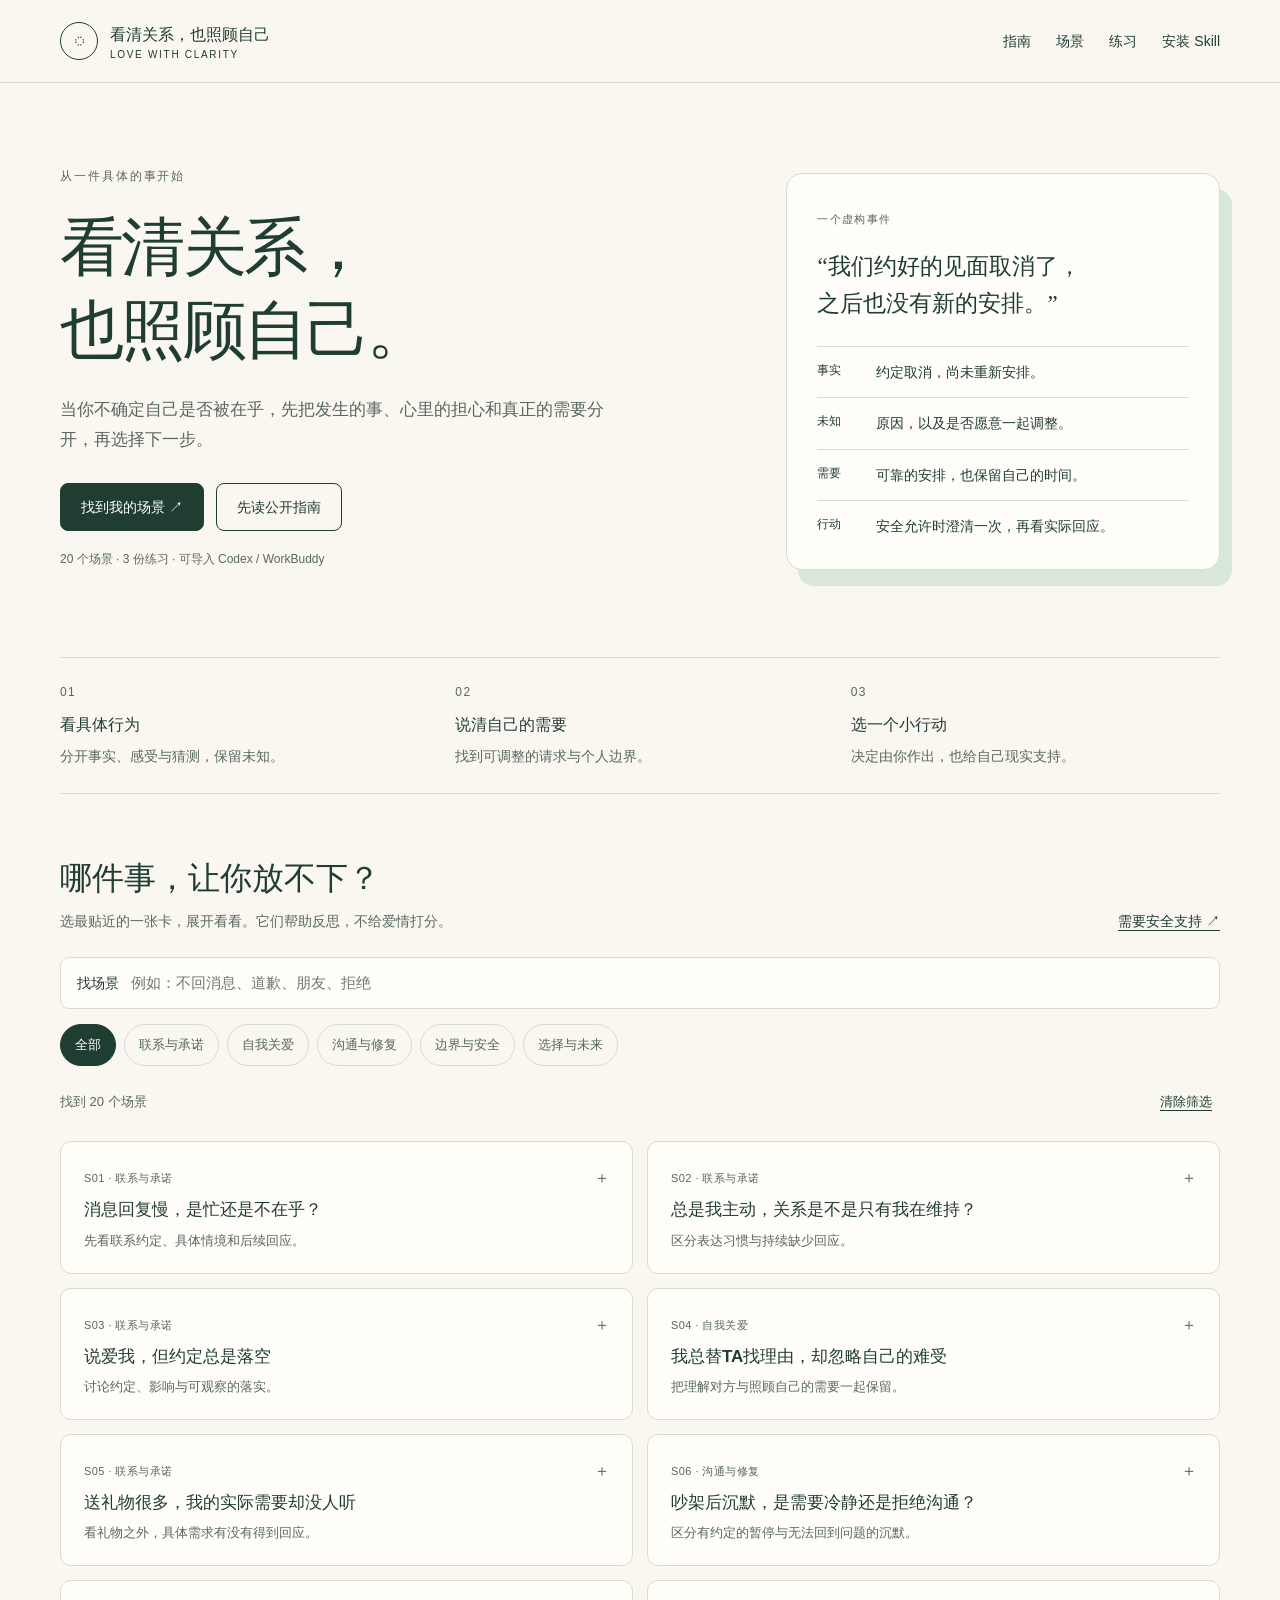
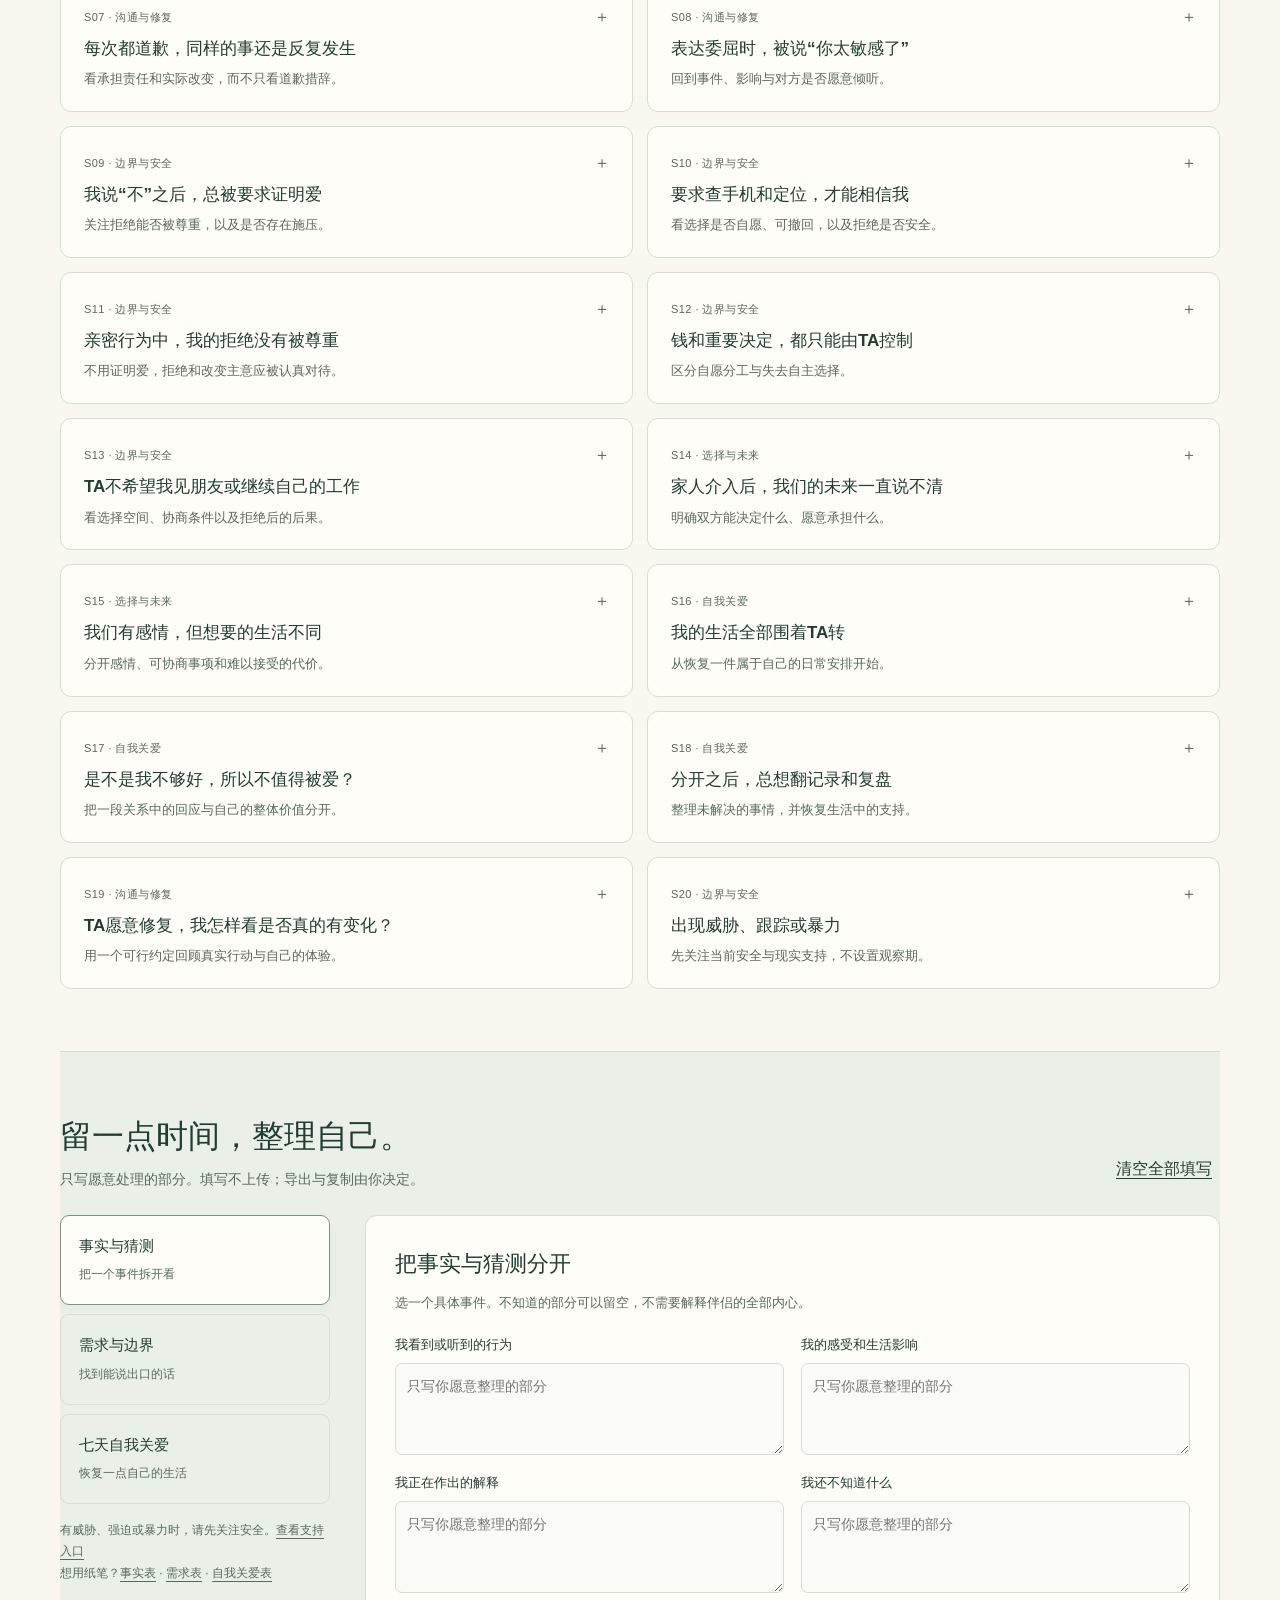
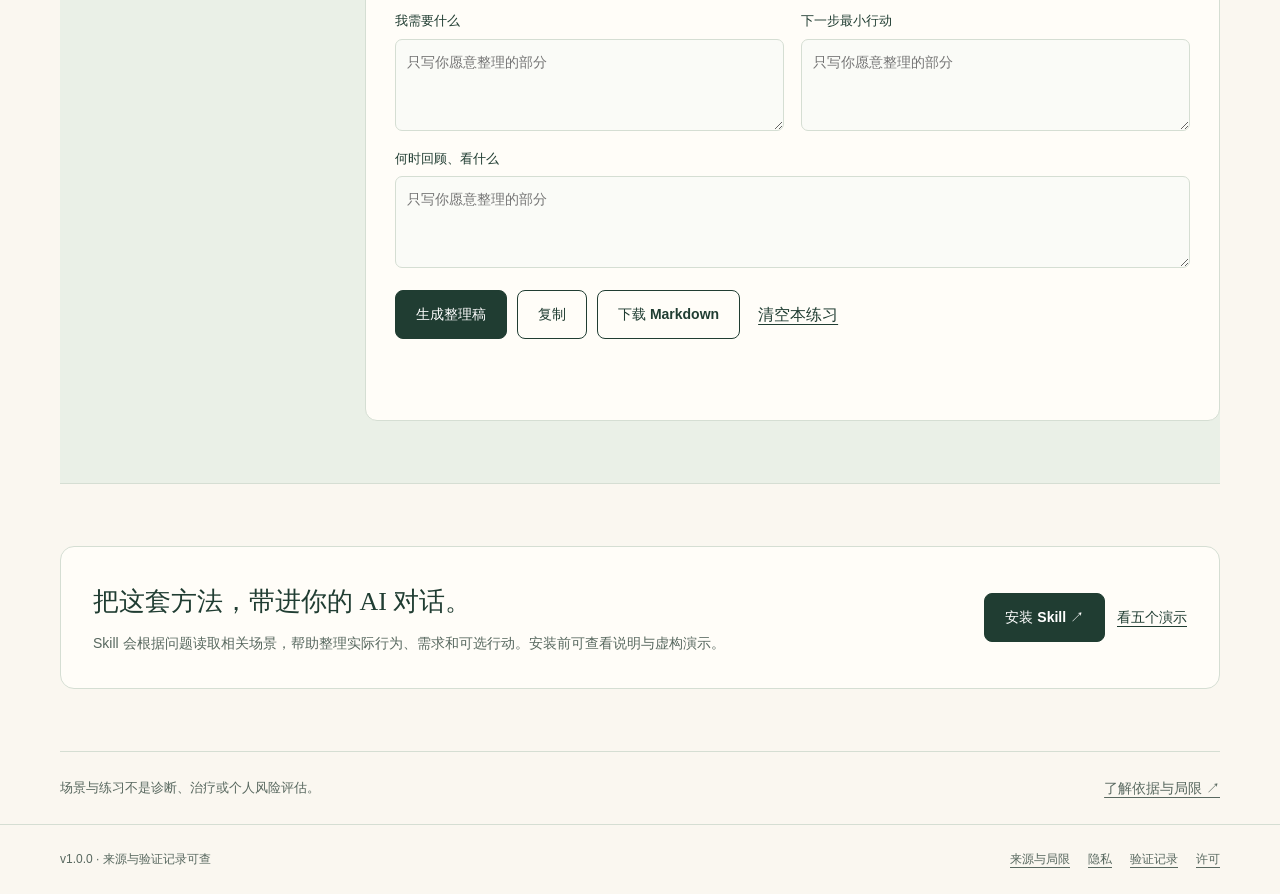
==== commit 0d5cfefe: "Update reader pages and exports to v1.0.0" ====
--- a/site/index.html
+++ b/site/index.html
@@ -721,5 +721,5 @@
 <h3>七天，照顾一点自己的生活</h3><p>每天选一个能做到的小行动，可换顺序或跳过。七天不是疗效期限。</p><div class="daily-list"><ol><li>写下一个感受和需要</li><li>做一件基本照顾</li><li>联系可信任的人</li><li>恢复一点自己的时间</li><li>练习一句温和的自我表达</li><li>安全允许时表达一个小需求</li><li>回顾并保留一件有帮助的事</li></ol></div><form data-exercise="care" data-title="七天，照顾一点自己的生活" autocomplete="off">
 <div class="field-grid"><label class="field" for="care-0">今天选择的行动<textarea id="care-0" data-label="今天选择的行动" autocomplete="off" spellcheck="false" placeholder="只写你愿意整理的部分"></textarea></label><label class="field" for="care-1">我能做到的最小版本<textarea id="care-1" data-label="我能做到的最小版本" autocomplete="off" spellcheck="false" placeholder="只写你愿意整理的部分"></textarea></label><label class="field" for="care-2">做完后的体验，或未完成的原因<textarea id="care-2" data-label="做完后的体验，或未完成的原因" autocomplete="off" spellcheck="false" placeholder="只写你愿意整理的部分"></textarea></label><label class="field" for="care-3">需要调整的地方<textarea id="care-3" data-label="需要调整的地方" autocomplete="off" spellcheck="false" placeholder="只写你愿意整理的部分"></textarea></label><label class="field" for="care-4">下次想保留什么<textarea id="care-4" data-label="下次想保留什么" autocomplete="off" spellcheck="false" placeholder="只写你愿意整理的部分"></textarea></label></div><div class="form-actions"><button type="button" class="btn" data-action="preview">生成整理稿</button><button type="button" class="btn secondary" data-action="copy">复制</button><button type="button" class="btn secondary" data-action="download">下载 Markdown</button><button type="button" class="plain-button" data-action="clear">清空本练习</button></div></form>
 <p class="status" role="status" aria-live="polite"></p><div class="preview" hidden><label for="report-care">你的整理稿</label><textarea id="report-care" readonly></textarea></div></section></div></div></section>
-<section class="section"><div class="install-band"><div><h2>把这套方法，带进你的 AI 对话。</h2><p>Skill 会根据问题读取相关场景，帮助整理实际行为、需求和可选行动。安装前可查看说明与虚构演示。</p></div><div class="actions"><a class="btn" href="install.html">安装 Skill ↗</a><a class="text-link" href="examples.html">看五个演示</a></div></div></section><aside class="safety-note"><p>本版为 AI 协助起草的草案，来源已核对，尚待独立专业审阅。场景与练习不是诊断、治疗或个人风险评估。</p><a class="text-link" href="sources.html">了解依据与局限 ↗</a></aside></main>
-<footer class="footer"><div class="wrap footer-inner"><span>v0.1.0 草案 · 来源已核对 · 尚待独立专业审阅</span><div class="footer-links"><a href="sources.html">来源与局限</a><a href="privacy.html">隐私</a><a href="validation.html">验证记录</a><a href="license.html">许可</a></div></div></footer></body></html>+<section class="section"><div class="install-band"><div><h2>把这套方法，带进你的 AI 对话。</h2><p>Skill 会根据问题读取相关场景，帮助整理实际行为、需求和可选行动。安装前可查看说明与虚构演示。</p></div><div class="actions"><a class="btn" href="install.html">安装 Skill ↗</a><a class="text-link" href="examples.html">看五个演示</a></div></div></section><aside class="safety-note"><p>场景与练习不是诊断、治疗或个人风险评估。</p><a class="text-link" href="sources.html">了解依据与局限 ↗</a></aside></main>
+<footer class="footer"><div class="wrap footer-inner"><span>v1.0.0 · 来源与验证记录可查</span><div class="footer-links"><a href="sources.html">来源与局限</a><a href="privacy.html">隐私</a><a href="validation.html">验证记录</a><a href="license.html">许可</a></div></div></footer></body></html>
